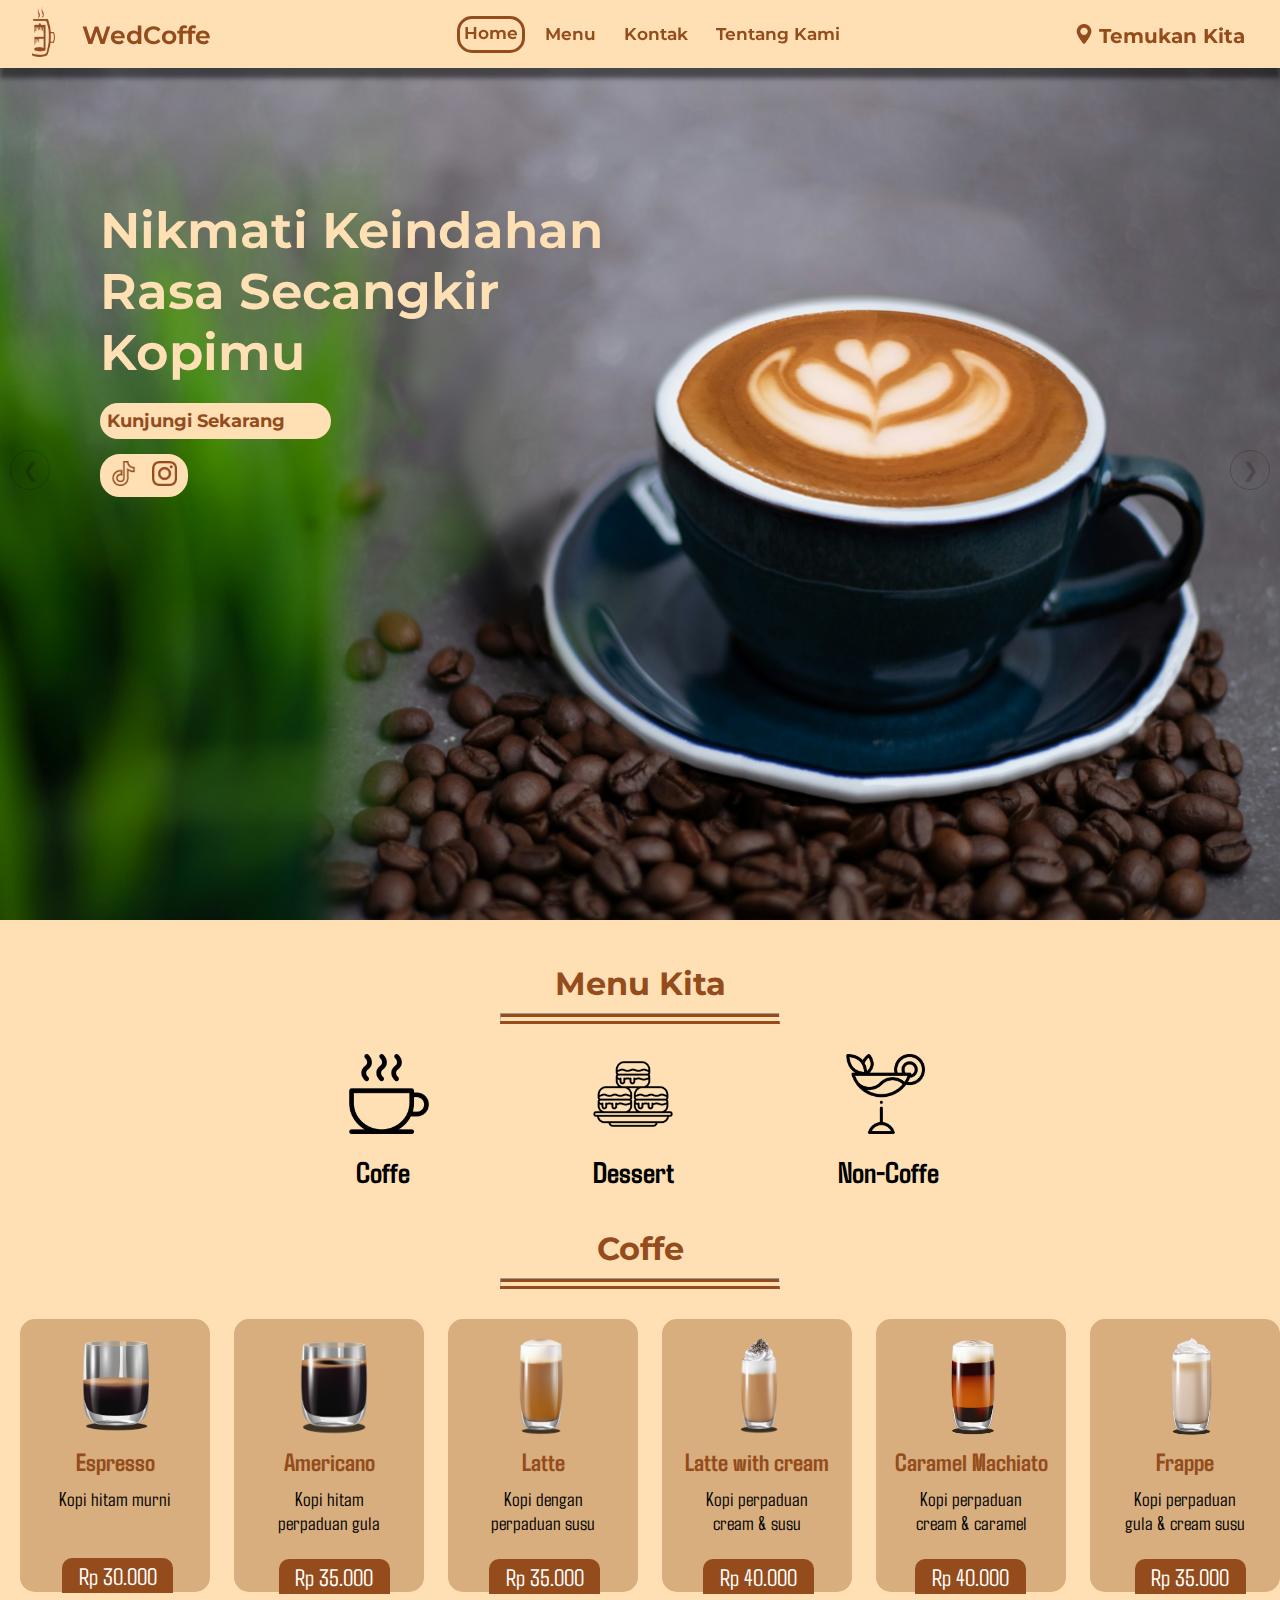
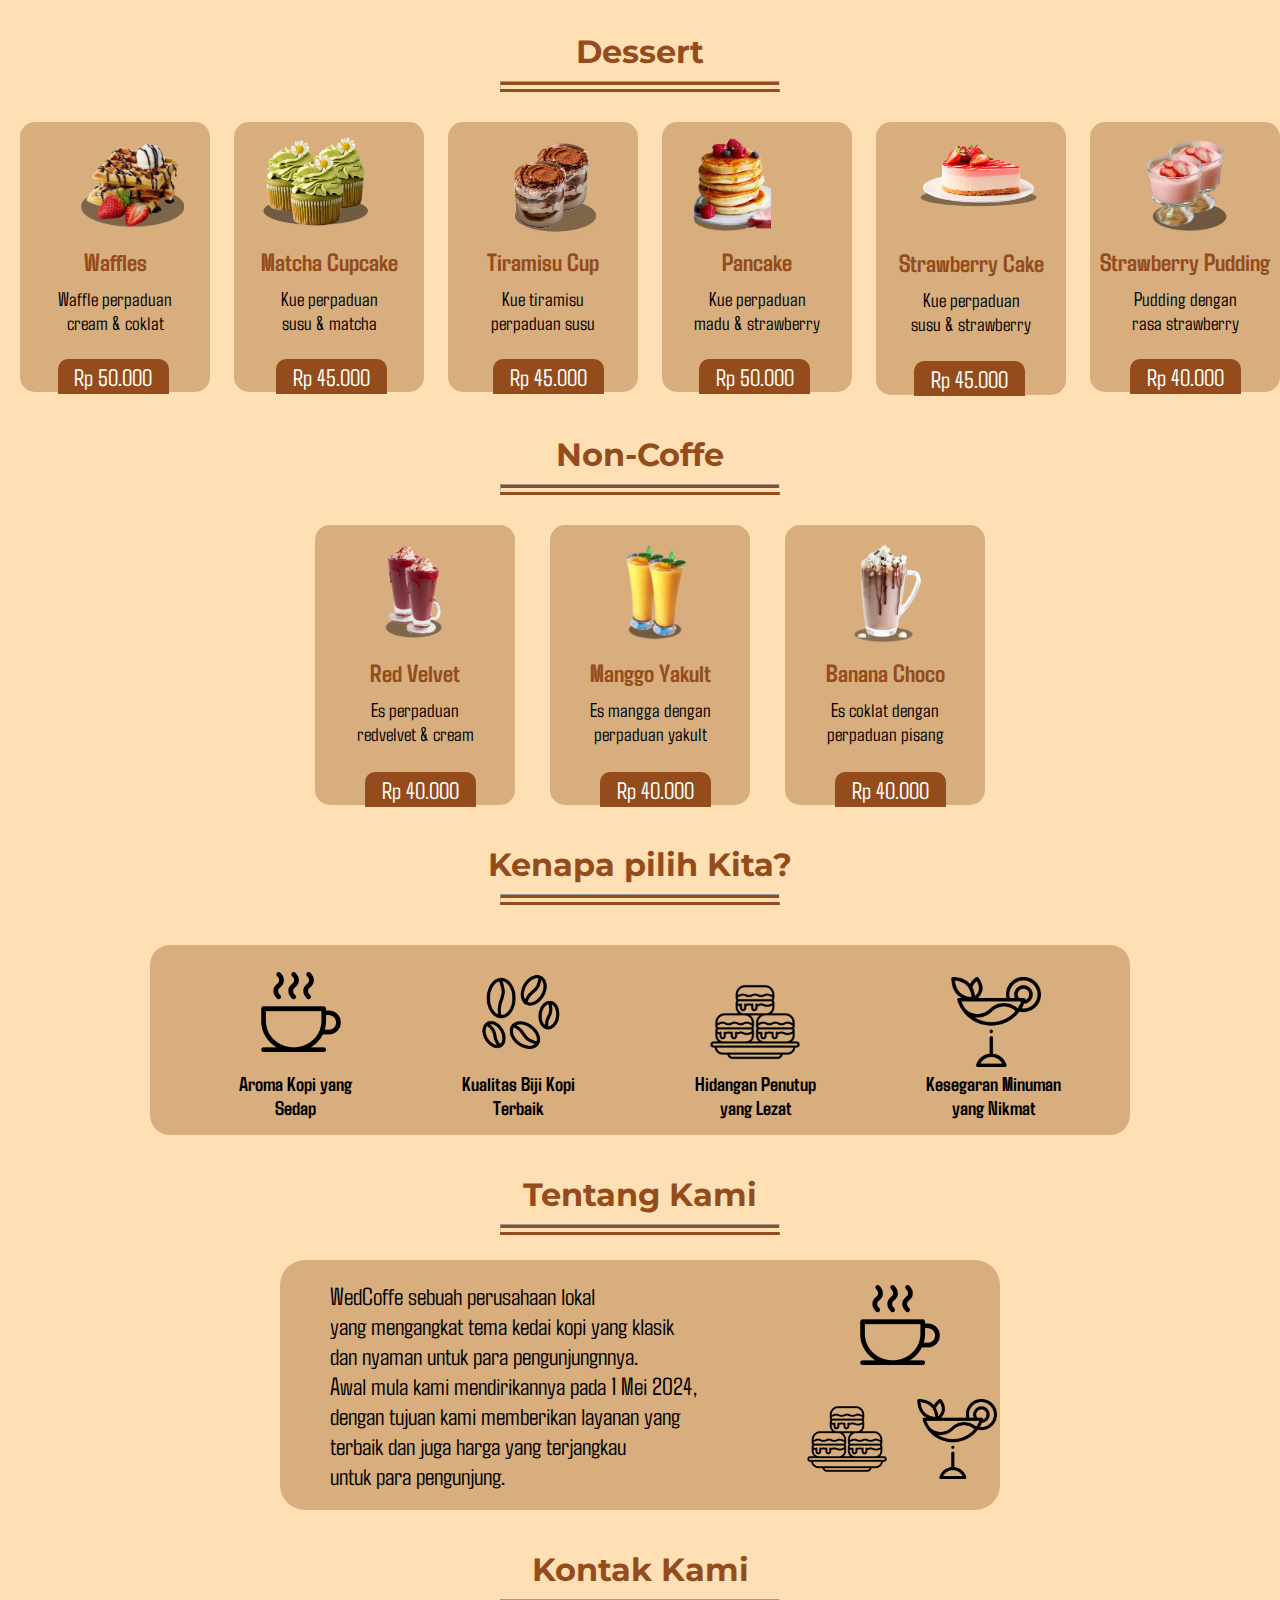
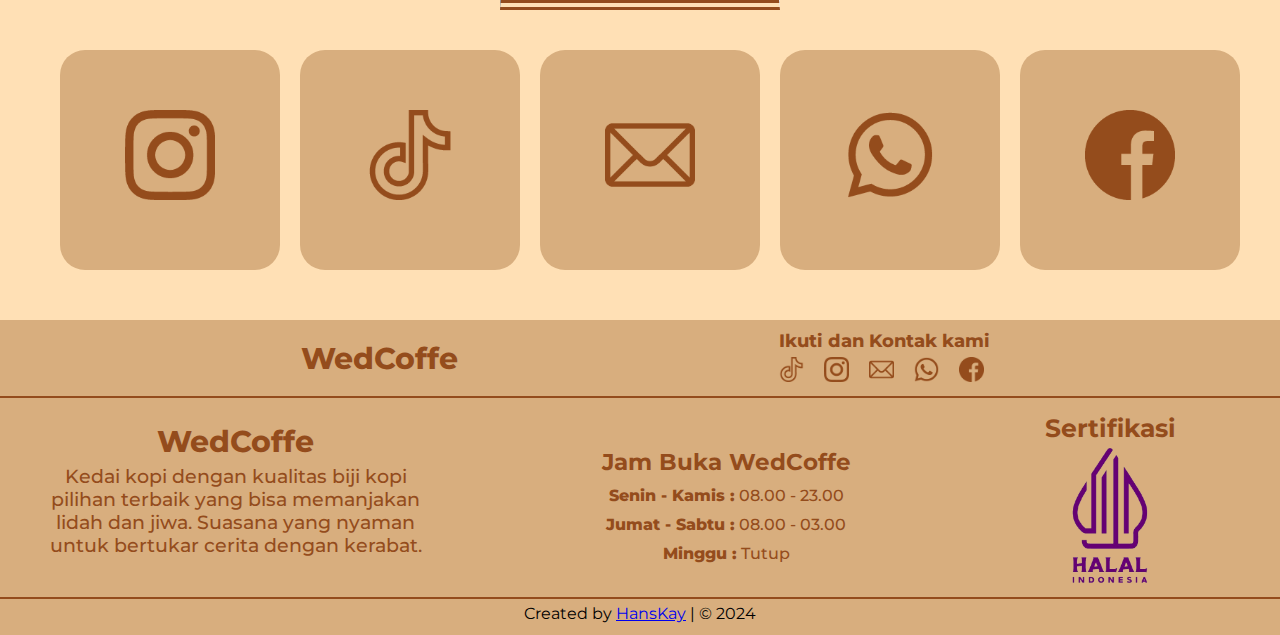
==== index.html @ edd22b7f "update" ====
<!DOCTYPE html>
<html lang="en">
  <head>
    <meta charset="UTF-8" />
    <meta name="viewport" content="width=device-width, initial-scale=1.0" />
    <title>Wed Coffe</title>

    <!--Fonts -->
    <link rel="preconnect" href="https://fonts.googleapis.com" />
    <link rel="preconnect" href="https://fonts.gstatic.com" crossorigin />
    <link
      href="https://fonts.googleapis.com/css2?family=Montserrat:wght@100..900&display=swap"
      rel="stylesheet"
    />
    <link rel="preconnect" href="https://fonts.googleapis.com" />
    <link rel="preconnect" href="https://fonts.gstatic.com" crossorigin />
    <link
      href="https://fonts.googleapis.com/css2?family=Agdasima:wght@400;700&display=swap"
      rel="stylesheet"
    />
    <!-- Css -->
    <link rel="stylesheet" href="style.css" />
  </head>
  <body>
    <!-- <div class="back">
      <img src="asset/Biji.png" />
      <img src="asset/Biji.png" class="back2" />
      <img src="asset/Biji.png" class="back3" />
      <img src="asset/Biji.png" class="back4" />
      <img src="asset/Biji.png" class="back5" />
      <img src="asset/Biji.png" class="back6" />
      <img src="asset/Biji.png" class="back7" />
    </div> -->
    <!-- NavbarStart -->
    <div class="navbar">
      <div class="logo">
        <img src="asset/wc.png" class="wed">
        <a href="#" class="logo2"> WedCoffe </a>
      </div>
      <div class="menu">
        <ul class="list">
          <li class="home">
            <a href="index.html">Home</a>
          </li>
          <li class="dropdown">
            <a href="menu.html">Menu</a>
            <div class="dropdown-content">
              <a href="#coffe">Coffe</a>
              <a href="#dessert">Dessert</a>
              <a href="#non">Non-Coffe</a>
            </div>
          </li>
          <li class="dropdown">
            <a href="#contact">Kontak</a>
          </li>
          <li class="dropdown">
            <a href="#about">Tentang Kami</a>
          </li>
        </ul>
      </div>
      <div class="ekstra">
        <div class="navigasi">
          <a href="peta.html">
            <img src="asset/navigasi.png" />
            <h1>Temukan Kita</h1>
          </a>
        </div>
        <div class="ham-men" id="hamburger-menu">
          <a href="#">
          <img src="asset/menu.png">
          </a>
        </div>
      </div>
    </div>
    <!-- NavEnd -->

    <!-- HeroS Start -->
    <div id="home" class="hero-sec">
      <div class="slide-show">
        <div class="slide fade">
          <div class="content">
            <h1>Nikmati Keindahan <br />Rasa Secangkir <br />Kopimu</h1>
            <div class="cta">
              <a href="peta.html">Kunjungi Sekarang</a>
              <img src="asset/Kanan.png" />
            </div>
            <div class="soscial">
              <a href="">
                <img src="sosial/tik-tok.png" class="tt" />
              </a>
              <a href="">
                <img src="sosial/instagram2.png" class="ig" />
              </a>
            </div>
          </div>
          <div class="image">
            <img src="asset/Heros2.jpg" />
          </div>
        </div>
        <div class="slide fade">
          <div class="content">
            <h1>Nikmati Kelezatan <br />Manis dalam <br />Hidanganmu</h1>
            <div class="cta">
              <a href="peta.html">Kunjungi Sekarang</a>
              <img src="asset/Kanan.png" />
            </div>
            <div class="soscial">
              <a href="">
                <img src="sosial/tik-tok.png" class="tt" />
              </a>
              <a href="">
                <img src="sosial/instagram2.png" class="ig" />
              </a>
            </div>
          </div>
          <div class="image">
            <img src="asset/Heros1.jpg" />
          </div>
        </div>
        <div class="slide fade">
          <div class="content">
            <h1>
              Nikmati Kesegaran<br />Minuman yang Mengalir<br />dalam Gelasmu
            </h1>
            <div class="cta">
              <a href="peta.html">Kunjungi Sekarang</a>
              <img src="asset/Kanan.png" />
            </div>
            <div class="soscial">
              <a href="">
                <img src="sosial/tik-tok.png" class="tt" />
              </a>
              <a href="">
                <img src="sosial/instagram2.png" class="ig" />
              </a>
            </div>
          </div>
          <div class="image">
            <img src="asset/drinks.jpg" />
          </div>
        </div>
      </div>

      <!-- buttonNextPrev -->
      <button class="prev" onclick="plusSlide(-1)">&#10094;</button>
      <button class="next" onclick="plusSlide(1)">&#10095;</button>
    </div>
    <!-- HeroS End -->

    <!-- SubHer Start -->
    <div class="kategori">
      <div class="subkat">
        <h1>Menu Kita</h1>
        <hr />
        <div class="menu2">
          <div class="menu-list">
            <img src="asset/Coffe.png" />
            <h3>Coffe</h3>
          </div>
          <div class="menu-list">
            <img src="asset/desert.png" class="des" />
            <h3>Dessert</h3>
          </div>
          <div class="menu-list">
            <img src="asset/NonC.png" class="nonC" />
            <h3>Non-Coffe</h3>
          </div>
        </div>
        <h1 id="coffe">Coffe</h1>
        <hr />
        <div class="menu-con">
          <div class="menu-cof">
            <a href="#">
              <img src="asset/Espresso.png" class="cf" />
              <h3>Espresso</h3>
              <div class="deskrif">
                <h2 class="destip">Kopi hitam murni</h2>
                <h2 class="harga">Rp 30.000</h2>
              </div>
              <div class="overlay-men">
                <a href="#" class="more-men">Selengkapnya</a>
              </div>
            </a>
          </div>
          <div class="menu-cof">
            <a href="#">
              <img src="asset/americano.png" class="ca" />
              <h3>Americano</h3>
              <div class="deskrif">
                <h2 class="destip">Kopi hitam<br />perpaduan gula</h2>
                <h2 class="harga2">Rp 35.000</h2>
              </div>
              <div class="overlay-men">
                <a href="#" class="more-men">Selengkapnya</a>
              </div>
            </a>
          </div>
          <div class="menu-cof">
            <a href="#">
              <img src="asset//Latte.png" class="cl" />
              <h3>Latte</h3>
              <div class="deskrif">
                <h2 class="destip">
                  Kopi dengan<br />
                  perpaduan susu
                </h2>
                <h2 class="harga3">Rp 35.000</h2>
              </div>
              <div class="overlay-men">
                <a href="#" class="more-men">Selengkapnya</a>
              </div>
            </a>
          </div>
          <div class="menu-cof">
            <a href="#">
              <img src="asset/LatteCr.png" class="cw" />
              <h3>Latte with cream</h3>
              <div class="deskrif">
                <h2 class="destip">Kopi perpaduan <br />cream & susu</h2>
                <h2 class="harga4">Rp 40.000</h2>
              </div>
              <div class="overlay-men">
                <a href="#" class="more-men">Selengkapnya</a>
              </div>
            </a>
          </div>
          <div class="menu-cof">
            <a href="#">
              <img src="asset/Machiato.png" class="cm" />
              <h3>Caramel Machiato</h3>
              <div class="deskrif">
                <h2 class="destip">
                  Kopi perpaduan<br />
                  cream & caramel
                </h2>
                <h2 class="harga5">Rp 40.000</h2>
              </div>
              <div class="overlay-men">
                <a href="#" class="more-men">Selengkapnya</a>
              </div>
            </a>
          </div>
          <div class="menu-cof">
            <a href="#">
              <img src="asset/Frappe.png" class="cp" />
              <h3>Frappe</h3>
              <div class="deskrif">
                <h2 class="destip">
                  Kopi perpaduan<br />
                  gula & cream susu
                </h2>
                <h2 class="harga6">Rp 35.000</h2>
              </div>
              <div class="overlay-men">
                <a href="#" class="more-men">Selengkapnya</a>
              </div>
            </a>
          </div>
        </div>
        <h1 id="dessert">Dessert</h1>
        <hr />
        <div class="menu-con">
          <div class="menu-des">
            <a href="#">
              <img src="asset/wafles.png" class="dw" />
              <h3>Waffles</h3>
              <div class="deskrif">
                <h2 class="destip">
                  Waffle perpaduan<br />
                  cream & coklat
                </h2>
                <h2 class="harga7">Rp 50.000</h2>
              </div>
              <div class="overlay-men">
                <a href="#" class="more-men">Selengkapnya</a>
              </div>
            </a>
          </div>
          <div class="menu-des">
            <a href="#">
              <img src="asset/CakeMat.png" class="dm" />
              <h3>Matcha Cupcake</h3>
              <div class="deskrif">
                <h2 class="destip">Kue perpaduan<br />susu & matcha</h2>
                <h2 class="harga8">Rp 45.000</h2>
              </div>
              <div class="overlay-men">
                <a href="#" class="more-men">Selengkapnya</a>
              </div>
            </a>
          </div>
          <div class="menu-des">
            <a href="#">
              <img src="asset/Tiramisu.png" class="dt" />
              <h3>Tiramisu Cup</h3>
              <div class="deskrif">
                <h2 class="destip">
                  Kue tiramisu<br />
                  perpaduan susu
                </h2>
                <h2 class="harga9">Rp 45.000</h2>
              </div>
              <div class="overlay-men">
                <a href="#" class="more-men">Selengkapnya</a>
              </div>
            </a>
          </div>
          <div class="menu-des">
            <a href="#">
              <img src="asset/Pancake.png" class="dc" />
              <h3>Pancake</h3>
              <div class="deskrif">
                <h2 class="destip">
                  Kue perpaduan<br />
                  madu & strawberry
                </h2>
                <h2 class="harga10">Rp 50.000</h2>
              </div>
              <div class="overlay-men">
                <a href="#" class="more-men">Selengkapnya</a>
              </div>
            </a>
          </div>
          <div class="menu-des-cake">
            <a href="#">
              <img src="asset/CakeStrawberry.png" class="dt" />
              <h3>Strawberry Cake</h3>
              <div class="deskrif">
                <h2 class="destip">Kue perpaduan<br />susu & strawberry</h2>
                <h2 class="harga12">Rp 45.000</h2>
              </div>
              <div class="overlay-men">
                <a href="#" class="more-men">Selengkapnya</a>
              </div>
            </a>
          </div>
          <div class="menu-des">
            <a href="#">
              <img src="asset/Pudbraw.png" class="dp" />
              <h3>Strawberry Pudding</h3>
              <div class="deskrif">
                <h2 class="destip">Pudding dengan<br />rasa strawberry</h2>
                <h2 class="harga11">Rp 40.000</h2>
              </div>
              <div class="overlay-men">
                <a href="#" class="more-men">Selengkapnya</a>
              </div>
            </a>
          </div>
        </div>
        <h1 id="non">Non-Coffe</h1>
        <hr />
        <div class="menu-con2">
          <div class="menu-non">
            <a href="#">
              <img src="asset/Redval.png" class="nr" />
              <h3>Red Velvet</h3>
              <div class="deskrif">
                <h2 class="destip">
                  Es perpaduan<br />
                  redvelvet & cream
                </h2>
                <h2 class="harga13">Rp 40.000</h2>
              </div>
              <div class="overlay-men">
                <a href="#" class="more-men">Selengkapnya</a>
              </div>
            </a>
          </div>
          <div class="menu-non">
            <a href="#">
              <img src="asset/Yamang.png" class="ny" />
              <h3>Manggo Yakult</h3>
              <div class="deskrif">
                <h2 class="destip">Es mangga dengan<br />perpaduan yakult</h2>
                <h2 class="harga14">Rp 40.000</h2>
              </div>
              <div class="overlay-men">
                <a href="#" class="more-men">Selengkapnya</a>
              </div>
            </a>
          </div>
          <div class="menu-non">
            <a href="#">
              <img src="asset/banCo.png" class="nb" />
              <h3>Banana Choco</h3>
              <div class="deskrif">
                <h2 class="destip">Es coklat dengan<br />perpaduan pisang</h2>
                <h2 class="harga15">Rp 40.000</h2>
              </div>
              <div class="overlay-men">
                <a href="#" class="more-men">Selengkapnya</a>
              </div>
            </a>
          </div>
        </div>
        <h1>Kenapa pilih Kita?</h1>
        <hr />
        <div class="unggulan">
          <div class="unggul">
            <img src="asset/Coffe.png" />
            <h5>Aroma Kopi yang <br />Sedap</h5>
          </div>
          <div class="unggul-kop">
            <img src="asset/Biji.png" />
            <h5>Kualitas Biji Kopi <br />Terbaik</h5>
          </div>
          <div class="unggul-des">
            <img src="asset/desert.png" class="des" />
            <h5>Hidangan Penutup <br />yang Lezat</h5>
          </div>
          <div class="unggul-nonc">
            <img src="asset/NonC.png" />
            <h5>Kesegaran Minuman <br />yang Nikmat</h5>
          </div>
        </div>
        <h1 id="about">Tentang Kami</h1>
        <hr />
        <div class="swap-ten">
          <div class="con-ten">
            <p>
              WedCoffe sebuah perusahaan lokal <br />yang mengangkat tema kedai
              kopi yang klasik <br />dan nyaman untuk para pengunjungnnya.<br />
              Awal mula kami mendirikannya pada 1 Mei 2024,<br />
              dengan tujuan kami memberikan layanan yang <br />terbaik dan juga
              harga yang terjangkau<br />
              untuk para pengunjung.
            </p>
          </div>
          <div class="swap-con">
            <div class="cof">
              <img src="asset/Coffe.png" />
            </div>
            <div class="log-ten">
              <img src="asset/desert.png" class="des" />
              <img src="asset/NonC.png" class="non" />
            </div>
          </div>
        </div>
        <h1 id="contact">Kontak Kami</h1>
        <hr />
        <div class="swap-sos">
          <div class="con-sos">
            <img src="sosial/instagram2.png" />
            <div class="overlay">
              <a href="" class="more">Instagram.com</a>
            </div>
          </div>
          <div class="con-sos">
            <img src="sosial/tik-tok.png" />
            <div class="overlay">
              <a href="" class="more">Instagram.com</a>
            </div>
          </div>
          <div class="con-sos">
            <img src="sosial/mail.png" />
            <div class="overlay">
              <a href="" class="more">Instagram.com</a>
            </div>
          </div>
          <div class="con-sos">
            <img src="sosial/whatsapp2.png" />
            <div class="overlay">
              <a href="" class="more">Instagram.com</a>
            </div>
          </div>
          <div class="con-sos">
            <img src="sosial/facebook.png" />
            <div class="overlay">
              <a href="" class="more">Instagram.com</a>
            </div>
          </div>
        </div>
      </div>
    </div>
    <!-- SubHer end -->
    <!--FootStart -->
    <footer>
      <div class="foot-wrap">
        <div class="foot-logo">
          <h3>WedCoffe</h3>
        </div>
        <div class="foot-sos">
          <h3>Ikuti dan Kontak kami</h3>
          <div class="sos-wrap">
            <a href>
              <img src="sosial/tik-tok.png" />
            </a>
            <a href="">
              <img src="sosial/instagram2.png" />
            </a>
            <a href="">
              <img src="sosial/mail.png" />
            </a>
            <a href="">
              <img src="sosial/whatsapp2.png" />
            </a>
            <a href="">
              <img src="sosial/facebook.png" />
            </a>
          </div>
        </div>
      </div>
      <div class="foot-con">
        <div class="wed-des">
          <h3>WedCoffe</h3>
          <p>
            Kedai kopi dengan kualitas biji kopi <br />pilihan terbaik yang bisa
            memanjakan <br />lidah dan jiwa. Suasana yang nyaman <br />untuk
            bertukar cerita dengan kerabat.
          </p>
        </div>
        <div class="con-jad">
          <h3>Jam Buka WedCoffe</h3>
          <p>Senin - Kamis :<span> 08.00 - 23.00</span></p>
          <p>Jumat - Sabtu :<span> 08.00 - 03.00</span></p>
          <p>Minggu :<span> Tutup</span></p>
        </div>
        <div class="foot-ser">
          <h3>Sertifikasi</h3>
          <img src="asset/Halal.png" />
        </div>
      </div>
      <div class="kredit">
        <p>
          Created by <a href="https://www.instagram.com/mfrhan_a/">HansKay</a> |
          &copy; 2024
        </p>
      </div>
    </footer>
    <!-- FootEnd -->
    <script src="script.js"></script>
  </body>
</html>
---- style.css ----
:root{
    --primary:#FFE0B5;
    --second: rgb(216, 174, 126);
    --tree: #944C1C;
}

*,
html{
    margin: 0;
    scroll-behavior: smooth;
    padding: 0;
}

body{
    background-color: var(--primary);
    min-height: 3200px;
    font-family: sans-serif;

}

.back img{
    height: 260px;
    position: absolute;
    margin-top: 700px;
    margin-left: -10px;
    opacity: 15%;
}

.back .back2{
    height: 200px;
    position: absolute;
    margin-top: 850px;
    margin-left: 1130px;
    opacity: 15%; 
}

.back .back3{
    height: 260px;
    position: absolute;
    margin-top: 1630px;
    margin-left: -10px;
    opacity: 20%; 
}

.back .back4{
    height: 190px;
    position: absolute;
    margin-top: 1930px;
    margin-left: 1150px;
    opacity: 20%; 
}

.back .back5{
    height: 190px;
    position: absolute;
    margin-top: 2290px;
    margin-left: 20px;
    opacity: 20%; 
}
.back .back6{
    height: 260px;
    position: absolute;
    margin-top: 2500px;
    margin-left: 1080px;
    opacity: 20%; 
}
.back .back7{
    height: 230px;
    position: absolute;
    margin-top: 2890px;
    margin-left: 40px;
    opacity: 20%; 
}
/* Mobile */
@media (max-width:500px){
    #hamburger-menu{
        display: inline-block;
    }
    .ham-men img{
        height: 20px;
    }
    /* Navbar */
    .navbar .logo .wed{
        height: 40px;
        margin-left: 5px;
    }
    .navbar .logo .logo2{
        font-size: 20px;
        margin-left: 25px;
        margin-top: 1px;
    }
    .navbar .menu .home{
        display: none;
    }
    .navbar .dropdown-content{
        left: -100;
    }
    .navbar .menu .dropdown-content a{
        display: block;
        width: 100px;
    }
    .navbar .menu .list {
        flex-direction: column;
        margin-left: 10px;
        align-items: center;
    }
    .navbar .menu {
        flex-direction: column;
        position: absolute;
        display: block;
        margin-right: 2px;
        top: 100%;
        right: 0;
        background-color: var(--primary);
        width: 200px;
        height: 200px;
    }
    .navbar .ekstra .navigasi h1{
        font-size: 15px;
    }
    .navbar .ekstra{
        display: flex;
        align-items: center;
        height: 50px;
        margin-right: 20px;
        
    }
    .navbar .navigasi{
        margin-top: -5px;
    }
    .navbar .ham-men{
        margin-left: -15px;
    }
    /* HeroS */
    .hero-sec .content h1{
    font-size: 15px;
    }
    .hero-sec{
        margin-bottom: -23px;
    }
    .hero-sec .content{
        margin-left: 30px;
        top: 80px;
    }
    .hero-sec .image img{
        height: 70vw;
        /* width: 100vw; */
        /* margin-bottom: 0px; */
    }
    .hero-sec .cta{
        margin-top: -5px;
        height: 10px;
        width: 100px;
    }
    .hero-sec .cta img{
        height: 8px;
        margin-left: 8px;
    }
    .hero-sec .cta a{
        font-size: 6px;
    }
    .hero-sec .soscial{
        height: 13px;
        width: 50px;
        margin-top: 3px;
    }
    .hero-sec .soscial img{
        height: 13px;
        align-items: center;
        margin-left: 0;
        margin-top: 5px;
    }
    .hero-sec button{
        height: 20px;
        width: 20px;
        font-size: 10px;
        top: 120px;
    }
    .hero-sec .prev .next{
        left: 0px;
    }
    /* Content */
    .subkat h1{
        font-size: 20px;
       
    
    }
    .kategori .subkat hr{
    border-bottom: 10px double var(--tree);
    margin-left: 100px;
    margin-right: 100px;
    margin-top: 5px;
}
    .kategori .menu2{
        gap: 20px;
        /* align-items: center; */
        margin-left: 10px;
    }
    .kategori .menu2 img {
        height: 40px;
        margin-right: 5px;
    }
    .kategori .menu-list h3{
        margin-left: 0px;
    }
    .kategori .menu2 h3{
        font-size: 20px;
    }
    .menu-con{
        overflow-y: scroll;
        scrollbar-color: transparent transparent;
        width: 100%;
        /* background-color: var(--tree); */
    }

    .menu-con .menu-cof{
        width: 580px;
        margin-top: 20px;
        margin-left: 10px;
        margin-right: 10px;
        padding: 15px;
        height: 120px;
    }
    .menu-con .menu-cof h3{
        font-size: 14px;
        margin-bottom: -5px;
        /* border-bottom: 1px solid var(--tree); */
    }
    .menu-con .menu-cof h2{
        font-size: 13px;
        /* border-bottom: 1px solid var(--tree); */
    }
    .menu-con .destip{
        font-size: 10px;
    }
    .deskrif .destip{
        font-size: 10px;
        margin-top: 6px;
    }
    .deskrif .harga{
        font-size: 10px;
        width: 80px;
        height: 15px;
        margin-left: 3px;
        margin-top: 24px;
    }
    .deskrif .harga2{
        width: 80px;
        height: 15px;
        margin-top: 8px;
        margin-left: 0px;
        font-size: 10px;
    }
    .deskrif .harga3{
        width: 80px;
        height: 15px;
        margin-top: 8px;
        font-size: 10px;
        margin-left: 6px;
    }
    .deskrif .harga4{
        width: 80px;
        height: 15px;
        margin-top: 10px;
        font-size: 10px;
        margin-left: 5px;
    }
    .deskrif .harga5{
        width: 80px;
        height: 15px;
        margin-top: 10px;
        font-size: 10px;
        margin-left: 6px;
    }
    .deskrif .harga6{
        width: 80px;
        height: 15px;
        margin-top: 11px;
        font-size: 10px;
        margin-left: 6px;
    }
    .deskrif .harga7{
        width: 80px;
        height: 15px;
        margin-top: 7px;
        font-size: 10px;
        margin-left: 6px;
    }
    .deskrif .harga8{
        width: 80px;
        height: 15px;
        margin-top: 17px;
        font-size: 10px;
        margin-left: 6px;
    }
    .deskrif .harga9{
        width: 80px;
        height: 15px;
        margin-top: 13px;
        font-size: 10px;
        margin-left: 6px;
    }
    .deskrif .harga10{
        width: 80px;
        height: 15px;
        margin-top: 15px;
        font-size: 10px;
        margin-left: 6px;
    }
    .deskrif .harga11{
        width: 95px;
        height: 15px;
        margin-top: 15px;
        font-size: 10px;
        margin-left: 6px;
    }
    .deskrif .harga12{
        width: 80px;
        height: 15px;
        margin-top: -10px;
        font-size: 10px;
        margin-left: 3px;
    }
    .deskrif .harga13{
        width: 80px;
        height: 15px;
        margin-top: 10px;
        font-size: 10px;
        margin-left: 3px;
    }
    .deskrif .harga14{
        width: 80px;
        height: 15px;
        margin-top: 10px;
        font-size: 10px;
        margin-left: 5px;
    }
    .deskrif .harga15{
        width: 80px;
        height: 15px;
        margin-top: 10px;
        font-size: 10px;
        margin-left: 3px;
    }
    /* OverlayHarga */
    
    .overlay-men .more-men {
        font-size: 10px;
        margin-top: 20px;
    }
    .menu-con::-webkit-scrollbar{
        /* display: none; */
    }
    /* Gambar */
    .menu-con .menu-cof .cf{
        height: 45px;
        margin-left: 28px;
        margin-top: -3px;
    }
    .menu-con .menu-cof .ca{
        height: 45px;
        margin-left: 28px;
        margin-top: -3px;
    }
    .menu-con .menu-cof .cl{
        height: 45px;
        margin-left: 35px;
        margin-top: -3px;
    }
    .menu-con .menu-cof .cw{
        height: 45px;
        margin-left: 38px;
        margin-top: -5px;
    }
    .menu-con .menu-cof .cm{
        height: 45px;
        margin-left: 35px;
        margin-top: -5px;
    }
    .menu-con .menu-cof .cp{
        height: 45px;
        margin-left: 35px;
        margin-top: -5px;
    }
/* MenDes */
.menu-con .menu-des{
        margin-top: 20px;
        margin-left: 10px;
        margin-right: 10px;
        padding: 20px;
        height: 120px;
}
.menu-con .menu-des-cake{
    margin-top: 20px;
    margin-left: 10px;
    padding: 20px;
    height: 120px;
}
.menu-con .menu-des h2{
    font-size: 14px;
}
.menu-con .menu-des h3{
    font-size: 15px;
    margin-top: 4px;
    margin-bottom: -5px;
}
.menu-con .menu-des-cake h3{
    font-size: 15px;
    margin-top: 10px;
}

.menu-con .menu-des-cake h2{
    font-size: 15px;
    margin-top: 10px;
}
.menu-con .menu-des .dw{
    height: 50px;
    margin-left: 22px;
    margin-top: -3px;
}
.menu-con .menu-des .dt{
    height: 45px;
    margin-left: 29px;
    margin-top: -3px;
}
.menu-con .menu-des .dm{
    height: 45px;
    margin-left: 21px;
    margin-top: -6px;
}
.menu-con .menu-des .dc{
    height: 45px;
    margin-left: 30px;
    margin-top: -6px;
}
.menu-con .menu-des .dp{
    height: 45px;
    margin-left: 35px;
    margin-top: -6px;
}
.menu-con .menu-des-cake .dt{
    height: 40px;
    margin-left: 16px;
    margin-top: -9px;
}
/* MenuNon */
.menu-con2{
    margin-left: 10px;
    margin-right: 10px;
}
.menu-con2 .menu-non{
    margin-top: 20px;
    margin-left: 1px;
    padding: 10px;
    height: 120px;
}
.menu-con2 .menu-non h3{
    font-size: 15px;
    margin-top: 2px;
    margin-bottom: -8px;
}
.menu-con2 .menu-non h2{
    font-size: 15px;
    margin-top: 5px;
}
/* imgNon */
.menu-con2 .menu-non .nr{
    height: 45px;
    margin-left: 31px;
    margin-top: -3px;
}
.menu-con2 .menu-non .ny{
    height: 45px;
    margin-left: 28px;
    margin-top: -3px;
}
.menu-con2 .menu-non .nb{
    height: 45px;
    margin-left: 25px;
    margin-top: -3px;
}
/* Unggulan */
.subkat .unggulan{
    height: 130px;
    width: 90%;
    gap: 3px;
    margin-left: 20px;
    margin-top: 10px;
}
.subkat .unggulan h5{
    font-size: 13px;
}
.unggulan .unggul{
    margin-left: -10px;
    margin-right: 10px;
    margin-top: -20px;
}
.unggulan .unggul img{
    height: 40px;
    margin-bottom: -12px;
}
.unggulan .unggul-kop img{
    height: 40px;
    margin-bottom: -12px;
    margin-left: 18px;
}
.unggulan .unggul-kop{
    margin-top: -18px;
}
.unggulan .unggul-des img{
    height: 40px;
}
.unggulan .unggul-des{
    margin-top: -20px;
}
.unggulan .unggul-nonc{
    margin-right: -12px;
    margin-left: 5px;
    margin-top: -18px;
}
.unggulan .unggul-nonc img{
    height: 40px;
    
}
/* Deskkami */
.subkat .swap-ten{
    background-color: var(--second);
    height: 160px;
    margin-top: 10px;
    margin-left: 10px;
    width: 95%;
    justify-content: center;
}
.swap-ten .con-ten p{
    font-size: 15px;
    margin-top: 5px;
}
.swap-ten .con-ten{
    margin-top: 10px;
    margin-left: 290px;
}
.swap-ten .swap-con{
    margin-right: 280px;
}
.swap-ten .swap-con img{
    height: 43px;
    margin-top: 100px;
}
/* Kontak */
.subkat .con-sos {
    height: 100px;
    width: 80px;
    margin-left: 3px;
    margin-right: 0px;
    border-radius: 10%;
}
.swap-sos .con-sos{
    gap: 3px;
    margin-right: 3px;
}
.swap-sos .con-sos img{
    height: 40px;
    margin-bottom: 1px;
}
.swap-con .cof img{
    margin-left: 125px;
    margin-bottom: -110px;
}
}

/*Start Navbar*/

.navbar {
    top: 0;
    display: flex;
    width: 100%;
    background-color: var(--primary);
    justify-content: space-between;
    align-items: center;
    position:fixed ;
    z-index: 999;
    box-shadow: 0 10px 5px rgba(0, 0, 0, 0.5); /* Ubah nilai sesuai preferensi Anda */
}

.navbar .wed{
    height: 50px;
    padding: 7px;
    margin-right: -20px;
    margin-left: 25px;
}
.navbar .logo2{     
    text-decoration: none;
    color: var(--tree);
    font-size: 25px;
    align-items:center;
    font-family: montserrat;
    font-weight: 650;
    margin-left: 40px;
    position: absolute;
    top: 20px;
}
/* NavMenu */

.menu, .list{
    margin-left: 95px;
}

.menu .list a{
    display:inline-block ;
    text-decoration: none;
    margin: 10px;
    padding: 4px;
    margin-bottom: 5px;
    color: var(--tree);
}

.home{
    margin: -4px;
}

.home a{
    border: 3px solid var(--tree);
    border-radius: 15px;
    transition: all 0.5s;
}

.menu .home a:hover{
    background-color:var(--second);
}

.menu .home a:not(hover)::after{
    border-bottom: none;
}

.list {
    display: flex;
    list-style-type: none;
    padding: 5px;
    font-size: 17px;
    font-family: montserrat;
    font-weight: 650;
}


.menu .list a::after{
    content: "";
    display: block;
    border-bottom: 2px solid ;
    transition: 0.5s linear ;
    transform: scaleX(0);
    transform-origin: left;
    padding-bottom: 3px;
}

.menu .list a:hover::after{
    transform: scaleX(1);
    
}

/* NavEkstra */
.navigasi a{
    display: flex;
    gap:5px;
    margin-right: 30px;
    text-decoration: none;
    color:var(--tree);
    font-size: 10px;
    align-items: center;
    font-family: montserrat;
}

.navigasi h1{
    margin-top: 8px;
}

.navigasi img{
    height : 20px;
}

.ekstra .navigasi ::after{
    content: "";
    display: block;
    border-bottom: 2px solid ;
    transition: 0.5s linear ;
    transform: scaleX(0);
    transform-origin: left;
    padding-bottom: 3px;
}

.ekstra .navigasi :hover::after{
    transform: scaleX(1);

}
/* menu */
.ham-men{
    display: none;
}
/* DropSect */
.dropdown{
    display: flex;
    position: relative;
}

.dropdown-content {
    display: block;
    text-align: center;
    position: absolute;
    background-color: var(--primary); 
    min-width: 50vh;
    padding: 5px;
    z-index: 1000;
    left : 0;
    top:100%;
    right : 0;
    border-top: 100px;
    border-bottom-left-radius: 20px;
    border-bottom-right-radius: 20px;
    opacity: 100%;
    margin-left: 0;
}
.dropdown-content{
    display: none;
}

.dropdown:hover .dropdown-content {
    transition:0.5s ease;
    display: block;
    padding: 10px;
    width: 10px;
    position: absolute;
}
/* Navbar End */


/* HeroS Start */
.hero-sec{
    /* min-height: 550px;  */
    display: flex;
    align-items: center;
    overflow: hidden;
    position: relative;
    
    
}

.slide{
    position: relative;
}

.fade{
    animation-name: fade;
    animation-duration: 1.5s;
}

.image img{
    height: 100vh;
    width: 100vw;
}


@keyframes fade {
    from {
        transform: translateY(-50px);
        opacity: 0;
    }
    to {
        transform: translateY(0);
        opacity: 1;
    }
}


/* TextSect */
.content{
    position: absolute;
    margin-left: 100px;
    top: 180px;
}

.content h1{
    font-size: 50px;
    font-family: montserrat;
    font-weight: 650;
    color: var(--primary);
    margin-bottom: 20px;
    
}

.cta{
    background-color: var(--primary);
    width: 225px;
    padding: 3px;
    border-radius: 25px;
    display: flex;
    align-items: center;
}

.cta a{
    text-decoration: none;
    align-items: center;
    transition: all 0.5s;
    color: var(--tree);
    padding: 4px;
    font-weight: 700;
    font-family: montserrat;
    font-size: 18px;
}

.cta img{
    height:20px;
    border: 2px solid var(--primary);
    border-radius: 50px;
    padding: 2px;
    cursor: pointer;  
}

.cta:hover{
    transition: all 0.5s ease;
    background-color: var(--tree);
    color: var(--primary);
}
.cta a:hover{
    color: var(--primary);
}

/* SosSect */
.slide, .soscial {
    display: flex;
    align-items: center;
    margin-top: 20px;
    margin-right: 15px;
}

.soscial {
    padding: 2px;
    border: 2px solid var(--primary);
    border-radius: 20px;
    width: 80px;
    margin-right: 5px;
    margin-top: 15px;
    background-color: var(--primary);
}

.soscial a{
    transition: transform 0.5s;
}

.soscial a:hover{
    transform: scale(1.3);
}

.tt, .ig {
    margin-left: 4px;
    margin-right: 6px;
    height: 25px;
    padding: 3px;
}

/* SlideSect */
button{
    display: flex;
    align-items: center;
    justify-content: center;
    position: absolute;
    transform:translateY(-50%);
    border:1px solid black;
    border-radius: 50%;
    font-size: 20px;
    height: 40px;
    width: 40px;
    padding: 3px;
    margin-top: 55px;
    background: none;
    cursor: pointer;
    opacity: 20%;
    transition: all 0.5s;
}

button:hover{
    background-color: var(--primary);
    opacity: 100%;
}

.prev{
    left:10px;
}

.next{
    right: 10px;
}


/* Heros end */
/* SubHer Start */
.kategori{
    position: relative; 
}

.subkat h1{
    padding-top: 10px;
    text-align: center;
    margin-top: 30px;
    color: var(--tree);
    font-family: montserrat;
    font-weight: 700;
}



hr{
    border-bottom: 10px double var(--tree);
    margin-left: 500px;
    margin-right: 500px;
    margin-top: 10px;
}

.menu2{
    display: flex;
    gap:150px;
    justify-content: center;
    margin-top: 30px;
}

.menu-list img{
    height:80px;
    align-items: center;
}

.menu-list, .nonC{
    margin-left: 15px;
}

.menu-list, .des{
    margin-left: 7px;
}

.menu-list h3{
    font-family: agdasima;
    font-size: 30px;
    margin-left: 7px;
    margin-top: 15px;
    align-items: center;
}

/* Menu Coffe */
.menu-con{
    display: flex;
    gap: 4px;
    /* height: 300px; */
}
.menu-cof{
    background-color: var(--second);
    width: 200px;
    height: 273px;
    border-radius: 15px;
    margin-left: 20px;
    margin-top: 30px;
    display: flex;
    justify-content: center;
    cursor: pointer;
    position: relative;
}

.menu-cof a{
    text-decoration: none;
}
.menu-cof h3{
    margin-top: 5px;
    /* border-bottom: 2px solid var(--tree); */
    color: var(--tree);
    font-family: agdasima;
    font-size: 25px;
    text-align: center;
}

/* Gambar */
.menu-cof img{
    height: 100px;
    margin-top: 18px;
}
.menu-cof .cl{
    margin-left: 33px;
    transition: transform 0.5s;
}
.menu-cof .cm{
    margin-left: 55px;
    transition: transform 0.5s;
}
.menu-cof .cw{
    margin-left: 55px;
    transition: transform 0.5s;
}
.menu-cof .cf{
    margin-left: 23px;
    transition: transform 0.5s;
}
.menu-cof .ca{
    margin-left: 29px;
    transition: transform 0.5s;
}

.menu-cof .cp{
    margin-left: 45px;
    transition: transform 0.5s;
}
/* Deskrip */
.deskrif{
    position: relative;
    margin-top: 10px;
    align-items: center;
}

.destip{
    text-align: center;
    color: black ;
    font-size: 20px;
    font-weight: 500;
    font-family: agdasima;
}
.harga{
    text-align: center;
    font-family: agdasima;
    font-weight: 500;
    width: 105px;
    background-color: var(--tree);
    padding: 3px;
    color: white;
    margin-top:48px;
    margin-left: 5px;
    border-top-left-radius: 10px;
    border-top-right-radius: 10px;
}

.harga2{
    font-family: agdasima;
    font-weight: 500;
    width: 105px;
    margin-left: 10px;
    text-align: center;
    background-color: var(--tree);
    padding: 3px;
    color: white;
    margin-top: 25px;
    border-top-left-radius: 10px;
    border-top-right-radius: 10px;
}
.harga3{
    font-family: agdasima;
    font-weight: 500;
    width: 105px;
    margin-left: 3px;
    text-align: center;
    background-color: var(--tree);
    padding: 3px;
    color: white;
    margin-top: 25px;
    border-top-left-radius: 10px;
    border-top-right-radius: 10px;
}
.harga4{
    font-family: agdasima;
    font-weight: 500;
    width: 105px;
    margin-left: 18px;
    text-align: center;
    background-color: var(--tree);
    padding: 3px;
    color: white;
    margin-top: 25px;
    border-top-left-radius: 10px;
    border-top-right-radius: 10px;
}
.harga5{
    font-family: agdasima;
    font-weight: 500;
    width: 105px;
    margin-left: 20px;
    text-align: center;
    background-color: var(--tree);
    padding: 3px;
    color: white;
    margin-top: 25px;
    border-top-left-radius: 10px;
    border-top-right-radius: 10px;
}
.harga6{
    font-family: agdasima;
    font-weight: 500;
    width: 105px;
    margin-left: 10px;
    text-align: center;
    background-color: var(--tree);
    padding: 3px;
    color: white;
    margin-top: 25px;
    border-top-left-radius: 10px;
    border-top-right-radius: 10px;
}
.harga7{
    font-family: agdasima;
    font-weight: 500;
    width: 105px;
    margin-left: 12px;
    text-align: center;
    background-color: var(--tree);
    padding: 3px;
    color: white;
    margin-top: 25px;
    border-top-left-radius: 10px;
    border-top-right-radius: 10px;
}
.harga8{
    font-family: agdasima;
    font-weight: 500;
    width: 105px;
    margin-left: 15px;
    text-align: center;
    background-color: var(--tree);
    padding: 3px;
    color: white;
    margin-top: 25px;
    border-top-left-radius: 10px;
    border-top-right-radius: 10px;
}
.harga9{
    font-family: agdasima;
    font-weight: 500;
    width: 105px;
    margin-left: 10px;
    text-align: center;
    background-color: var(--tree);
    padding: 3px;
    color: white;
    margin-top: 25px;
    border-top-left-radius: 10px;
    border-top-right-radius: 10px;
}
.harga10{
    font-family: agdasima;
    font-weight: 500;
    width: 105px;
    margin-left: 5px;
    text-align: center;
    background-color: var(--tree);
    padding: 3px;
    color: white;
    margin-top: 25px;
    border-top-left-radius: 10px;
    border-top-right-radius: 10px;
}
.harga11{
    font-family: agdasima;
    font-weight: 500;
    width: 105px;
    margin-left: 30px;
    text-align: center;
    background-color: var(--tree);
    padding: 3px;
    color: white;
    margin-top: 25px;
    border-top-left-radius: 10px;
    border-top-right-radius: 10px;
}
.harga12{
    font-family: agdasima;
    font-weight: 500;
    width: 105px;
    margin-left: 15px;
    text-align: center;
    background-color: var(--tree);
    padding: 3px;
    color: white;
    margin-top: 26px;
    border-top-left-radius: 10px;
    border-top-right-radius: 10px;
}
.harga13{
    font-family: agdasima;
    font-weight: 500;
    width: 105px;
    margin-left: 11px;
    text-align: center;
    background-color: var(--tree);
    padding: 3px;
    color: white;
    margin-top: 27px;
    border-top-left-radius: 10px;
    border-top-right-radius: 10px;
}
.harga14{
    font-family: agdasima;
    font-weight: 500;
    width: 105px;
    margin-left: 11px;
    text-align: center;
    background-color: var(--tree);
    padding: 3px;
    color: white;
    margin-top: 27px;
    border-top-left-radius: 10px;
    border-top-right-radius: 10px;
}
.harga15{
    font-family: agdasima;
    font-weight: 500;
    width: 105px;
    margin-left: 11px;
    text-align: center;
    background-color: var(--tree);
    padding: 3px;
    color: white;
    margin-top: 27px;
    border-top-left-radius: 10px;
    border-top-right-radius: 10px;
}
/* OverlayCoffe */
.destip , .harga{
    transition: transform 0.5s ease-in-out, opacity 0.5s ease-in-out;
}
.destip, .harga2{
    transition: transform 0.5s ease-in-out, opacity 0.5s ease-in-out;
}
.destip, .harga3{
    transition: transform 0.5s ease-in-out, opacity 0.5s ease-in-out;
}
.destip, .harga4{
    transition: transform 0.5s ease-in-out, opacity 0.5s ease-in-out;
}
.destip, .harga5{
    transition: transform 0.5s ease-in-out, opacity 0.5s ease-in-out;
}
.destip, .harga6{
    transition: transform 0.5s ease-in-out, opacity 0.5s ease-in-out;
}
.destip, .harga7{
    transition: transform 0.5s ease-in-out, opacity 0.5s ease-in-out;
}
.destip, .harga8{
    transition: transform 0.5s ease-in-out, opacity 0.5s ease-in-out;
}
.destip, .harga9{
    transition: transform 0.5s ease-in-out, opacity 0.5s ease-in-out;
}
.destip, .harga10{
    transition: transform 0.5s ease-in-out, opacity 0.5s ease-in-out;
}
.destip, .harga11{
    transition: transform 0.5s ease-in-out, opacity 0.5s ease-in-out;
}
.destip, .harga12{
    transition: transform 0.5s ease-in-out, opacity 0.5s ease-in-out;
}
.destip, .harga13{
    transition: transform 0.5s ease-in-out, opacity 0.5s ease-in-out;
}
.destip, .harga14{
    transition: transform 0.5s ease-in-out, opacity 0.5s ease-in-out;
}
.destip, .harga15{
    transition: transform 0.5s ease-in-out, opacity 0.5s ease-in-out;
}
.overlay-men {
    position: absolute;
    bottom: 0;
    left: 0;
    width: 100%;
    height: 110px;
    display: flex;
    justify-content: center;
    align-items: center;
    transition: transform 0.5s ease-in-out, opacity 0.5s ease-in-out;
    transform: translateY(10%);
    opacity: 0;
}

.more-men{
    background-color: var(--tree);
    padding: 3px;
    color: var(--primary);
    border-radius: 10px;
}

.menu-cof:hover img{
    transform: scale(1.10);
}
.menu-cof:hover .overlay-men {
    transform: translateY(0);
    opacity: 1;
}

.menu-cof:hover .destip,
.menu-cof:hover .harga{
    transform: translateY(-100%);
    opacity: 0;
}
.menu-cof:hover .destip,
.menu-cof:hover .harga2{
    transform: translateY(-10%);
    opacity: 0;
}
.menu-cof:hover .destip,
.menu-cof:hover .harga3{
    transform: translateY(-10%);
    opacity: 0;
}
.menu-cof:hover .destip,
.menu-cof:hover .harga4{
    transform: translateY(-10%);
    opacity: 0;
}
.menu-cof:hover .destip,
.menu-cof:hover .harga5{
    transform: translateY(-10%);
    opacity: 0;
}
.menu-cof:hover .destip,
.menu-cof:hover .harga6{
    transform: translateY(-10%);
    opacity: 0;
}
.menu-des:hover .destip,
.menu-des:hover .harga7{
    transform: translateY(-10%);
    opacity: 0;
}
.menu-des:hover .destip,
.menu-des:hover .harga8{
    transform: translateY(-10%);
    opacity: 0;
}
.menu-des:hover .destip,
.menu-des:hover .harga9{
    transform: translateY(-10%);
    opacity: 0;
}
.menu-des:hover .destip,
.menu-des:hover .harga10{
    transform: translateY(-10%);
    opacity: 0;
}
.menu-des:hover .destip,
.menu-des:hover .harga11{
    transform: translateY(-10%);
    opacity: 0;
}
.menu-des-cake:hover .destip,
.menu-des-cake:hover .harga12{
    transform: translateY(-10%);
    opacity: 0;
}
.menu-non:hover .destip,
.menu-non:hover .harga13{
    transform: translateY(-10%);
    opacity: 0;
}
.menu-non:hover .destip,
.menu-non:hover .harga14{
    transform: translateY(-10%);
    opacity: 0;
}
.menu-non:hover .destip,
.menu-non:hover .harga15{
    transform: translateY(-10%);
    opacity: 0;
}
/* OverDes */
.menu-des:hover img{
    transform: scale(1.10);
}
.menu-des-cake :hover img{
    transform: scale(1.10);
}

.menu-des:hover .overlay-men {
    transform: translateY(0);
    opacity: 1;
}
.menu-des-cake:hover .overlay-men {
    transform: translateY(0);
    opacity: 1;
}


/* OverNon */
.menu-non:hover img{
    transform: scale(1.10);
}

.menu-non:hover .overlay-men {
    transform: translateY(0);
    opacity: 1;
}
.menu-non:hover .destip,
.menu-non:hover .harga{
    transform: translateY(-100%);
    opacity: 0;
}
.menu-non:hover .destip,
.menu-non:hover .harga2{
    transform: translateY(-10%);
    opacity: 0;
}
.menu-non:hover .destip,
.menu-non:hover .harga3{
    transform: translateY(-10%);
    opacity: 0;
}
.menu-non:hover .destip,
.menu-non:hover .harga4{
    transform: translateY(-10%);
    opacity: 0;
}
.menu-non:hover .destip,
.menu-non:hover .harga5{
    transform: translateY(-10%);
    opacity: 0;
}
.menu-non:hover .destip,
.menu-non:hover .harga6{
    transform: translateY(-10%);
    opacity: 0;
}


/* DeskDessert */
.menu-des{
    background-color: var(--second);
    width: 200px;
    height: 270px;
    border-radius: 15px;
    margin-left: 20px;
    margin-top: 30px;
    display: flex;
    justify-content: center;
    cursor: pointer;
    position: relative;
}

.menu-des-cake{
    background-color: var(--second);
    width: 200px;
    height: 273px;
    border-radius: 15px;
    margin-left: 20px;
    margin-top: 30px;
    display: flex;
    justify-content: center;
    cursor: pointer;
    position: relative;
}

.menu-des-cake img{
    height: 70px;
    margin-top: 20px;
}

.menu-des img{
    height: 100px;
    margin-top: 15px;
}
.menu-des a{
    text-decoration: none;
}
.menu-des h3{
     margin-top: 5px;
    /* border-bottom: 2px solid var(--tree); */
    color: var(--tree);
    font-family: agdasima;
    font-size: 25px;
    text-align: center;   
}
.menu-des-cake a{
    text-decoration: none;
}
.menu-des-cake h3{
    margin-top: 31px;
    /* border-bottom: 2px solid var(--tree); */
    color: var(--tree);
    font-family: agdasima;
    font-size: 25px;
    text-align: center; 
}
/* GambarDes */
.menu-des .dw{
    margin-left: 35px;
    transition: transform 0.5s;
}
.menu-des .dt{
    margin-left: 28px;
    transition: transform 0.5s;
}
.menu-des .dp{
    margin-left: 43px;
    transition: transform 0.5s;
}
.menu-des-cake .dt{
    margin-left: 17px;
    transition: transform 0.5s;
}
/* DeskNon */
.menu-con2{
    display: flex;
    gap: 15px;
    justify-content: center;
}
.menu-non{
    background-color: var(--second);
    width: 200px;
    height: 280px;
    border-radius: 15px;
    margin-left: 20px;
    margin-top: 30px;
    display: flex;
    justify-content: center;
    cursor: pointer;
    position: relative;
}

.menu-non img{
    height: 100px;
    margin-top: 18px;
}
.menu-non a{
    text-decoration: none;
}
.menu-non h3{
    margin-top: 10px;
    /* border-bottom: 2px solid var(--tree); */
    color: var(--tree);
    font-family: agdasima;
    font-size: 25px;
    text-align: center; 
}

.menu-non .nr{
    margin-left: 30px;
    transition: transform 0.5s
}
.menu-non .ny{
    margin-left: 30px;
    transition: transform 0.5s
}
.menu-non .nb{
    margin-left: 20px;
    transition: transform 0.5s
}
.deskrip-non h2{
    align-items: center;
    margin-top: 10px;
    color: black ;
    font-size: 22px;
    text-align: center;
    font-weight: 500;
    font-family: agdasima;
}

/* BukuMenu */
.buk-men{
    z-index: 1;
    color: var(--tree);
    
}
    
.buk-men h1{
    text-align: center;
    margin-left: 500px;
    padding-top: 10px;
    margin-top: 70px;
    color: var(--tree);
    font-family: montserrat;
    font-weight: 700;
    margin-right: 500PX;
    border-bottom: 10px double var(--tree);
}

.buk-men h2{
    margin-left: 40px;
    padding-top: 5px;
    margin-top: 25px;
    font-size: 30px;
    color: var(--tree);
    font-family: montserrat;
    font-weight: 700;   
}

.buk-cof{
    display: grid;
    gap: 40px;
    row-gap: 60px;
    grid-template-columns: 1fr 1fr;
    margin-right: 60px;
    margin-left: 90px;
    margin-bottom: 115px;
    margin-top: -10px;
    }
    
    .cof-es{
    width: 570px;
    align-items: center;
    gap: 20px;
    height: 350px;
    margin-top: 40px;
    margin-bottom: -80px;
    background-color: var(--second);
    display: flex;
    border-radius: 25px;
    padding: 9px;
}
/* DeskAmeri */
.cof-con{
    margin-top: 60px;
}
.cof-con h2{
    margin-left: 110px;
    font-family: agdasima;
    margin-top: -150px;
}
.cof-con p{
    font-family: montserrat;
    margin-top: 10px;
    margin-left: 10px;
}
.cof-con h3{
    font-family: montserrat;
    margin-top: 37px;
    margin-left: 5px;
}
/* DeskEsp */
.cof-cin{
    margin-top: 85px;
}
.cof-cin h2{
    margin-left: 120px;
    font-family: agdasima;
    margin-top: -125px;
}
.cof-cin h3{
    font-family: montserrat;
    margin-top: 37px;
}
.cof-cin p{
    font-family: montserrat;
    margin-top: 10px;
    margin-left: 5px;
}
/* DeskLat */
.cof-des{
    margin-left: 20px;
    margin-top: 70px;
}
.cof-des h3{
    font-family: montserrat;
    margin-top: 30px;
}
.cof-des h2{
    font-family: agdasima;
    margin-top: -150px;
    margin-left: 145px;
}
.cof-des p{
    margin-top: 10px;
    font-family: montserrat;
    font-size: 15px;
}
/* DeskLatCr */
.cof-lat{
    margin-top: 90px;
    margin-left: 10px;
}
.cof-lat h2{
    font-family: agdasima;
    margin-top: -150px;
    margin-left: 110px;
}
.cof-lat p{
    margin-top: 10px;
    font-family: montserrat;
    font-size: 15px;
}
.cof-lat h3{
    font-family: montserrat;
    margin-top: 30px;
}
/* DeskMach */
.cof-mac{
    margin-top: 100px;
    margin-left: 10px;
}
.cof-mac h2{
    font-family: agdasima;
    margin-top: -150px;
    margin-left: 100px;
}
.cof-mac p{
    margin-top: 10px;
    font-family: montserrat;
    font-size: 15px;
}
.cof-mac h3{
    font-family: montserrat;
    margin-top: 30px;
}

/* DeskFrap */
.cof-frap{
    margin-top: 110px;
    margin-left: 10px;
}
.cof-frap h2{
    font-family: agdasima;
    margin-top: -150px;
    margin-left: 150px;
}
.cof-frap p{
    margin-top: 10px;
    font-family: montserrat;
    font-size: 15px;
}
.cof-frap h3{
    font-family: montserrat;
    margin-top: 30px
}
.cof-es img{
    height: 105px;
    margin-left: 25px;
}
/* DeskWaf */
.des-waf{
    margin-top: 105px;
}
.des-waf h2{
    font-family: agdasima;
    margin-top: -140px;
    margin-left: 100px;
}
.des-waf p{
    margin-top: 10px;
    font-family: montserrat;
    font-size: 15px;
}
.des-waf h3{
    font-family: montserrat;
    margin-top: 30px
}
/* DeskCha */
.des-cha{
    margin-top: 100px;
}
.des-cha h2{
    font-family: agdasima;
    margin-top: -130px;
    margin-left: 60px;
}
.des-cha p{
    margin-top: 3px;
    font-family: montserrat;
    font-size: 15px;
}
.des-cha h3{
    font-family: montserrat;
    margin-top: 30px;
}
/* DeskTir */
.des-tir{
    margin-top: 90px;
}
.des-tir h2{
    font-family: agdasima;
    margin-top: -130px;
    margin-left: 90px;
}
.des-tir p{
    margin-top: 8px;
    font-family: montserrat;
    font-size: 15px;
}
.des-tir h3{
    font-family: montserrat;
    margin-top: 40px;
}
/* DeskPan */
.des-pan{
    margin-top: 80px;
}
.des-pan h2{
    font-family: agdasima;
    margin-top: -120px;
    margin-left: 110px;
}
.des-pan p{
    margin-top: 8px;
    font-family: montserrat;
    font-size: 15px;
}
.des-pan h3{
    font-family: montserrat;
    margin-top: 30px;
}
/* DesStr */
.des-str{
    margin-top: 110px;
}
.des-str h2{
    font-family: agdasima;
    margin-top: -120px;
    margin-left: 40px;
}
.des-str p{
    margin-top: 3px;
    font-family: montserrat;
    font-size: 15px; 
}
.des-str h3{
   font-family: montserrat;
    margin-top: 15px; 
}
/* DesPud */
.des-pud{
    margin-top: 110px;
}
.des-pud h2{
    font-family: agdasima;
    margin-top: -120px;
    margin-left: 40px;
}
.des-pud p{
     margin-top: 3px;
    font-family: montserrat;
    font-size: 15px;
}
.des-pud h3{
    font-family: montserrat;
    margin-top: 35px;
}
/* DesVel */
.non-vel{
    margin-top: 70px;
    margin-left: -20px;
}
.non-vel h2{
    font-family: agdasima;
    margin-top: -120px;
    margin-left: 40px;
}
.non-vel p{
    margin-top: 3px;
    font-family: montserrat;
    font-size: 15px; 
}
.non-vel h3{
    font-family: montserrat;
    margin-top: 35px;
}
/* DesMang */
.non-kul{
    margin-top: 120px;
    margin-left: -25px;
}
.non-kul h2{
    font-family: agdasima;
    margin-top: -120px;
    margin-left: 10px;
}
.non-kul p{
    margin-top: 3px;
    font-family: montserrat;
    font-size: 15px;
}
.non-kul h3{
    font-family: montserrat;
    margin-top: 15px;
}
/* DesBan */
.non-co{
    margin-top: 90px;
    margin-left: -20px;
}
.non-co p{
    margin-top: 10px;
    font-family: montserrat;
    font-size: 15px;
}
.non-co h2{
    font-family: agdasima;
    margin-top: -120px;
    margin-left: 5px; 
}
.non-co h3{
    font-family: montserrat;
    margin-top: 35px;
}
.cof-str{
    width: 570px;
    align-items: center;
    gap: 20px;
    height: 350px;
    margin-top: 40px;
    margin-bottom: -80px;
    background-color: var(--second);
    display: flex;
    border-radius: 25px;
    padding: 9px;
}
.cof-str img{
    height: 75px;
    margin-left: 25px;
}
/* MenuNon */
.buk-non{
    display: flex;
    gap: 20px;
    margin-left: 40px;
}

.non-es{
    align-items: center;
    gap: 50px;
    height: 390px;
    width: 400px;
    margin-top: 20px;
    margin-bottom: -80px;
    background-color: var(--second);
    display: flex;
    border-radius: 25px;
    padding: 9px;
}
.non-es h2{
    margin-top: -140px;
    font-family: agdasima;
}
.non-es img{
    height: 110px;
    margin-left: 15px;
}

.non-ban{
    align-items: center;
    gap: 40px;
    height: 390px;
    width: 400px;
    margin-top: 20px;
    background-color: var(--second);
    display: flex;
    border-radius: 25px;
    padding: 9px;
}

.non-ban h2{
    margin-top: -140px;
}
    .non-ban img{
        height: 110px;
        margin-left: 20px;
    }
/* Navigasi */
.nav{
    color: var(--tree);
}
.nav h1{
    border-bottom: 10px double var(--tree);
    margin-top: 80px;
    margin-left: 540px;
    position: absolute;
}
.lok-wrap{
    display: grid;
    grid-template-columns: 1fr;
    gap: 20px;
    position: absolute;
    margin-left: 220px;
    margin-top: 180px;
}

.lok-tan{
    background-color: var(--second);
    height: 270px;
    width: 930px;
    border-radius: 25px;   
}
.lok-tan h1{
    color: var(--tree);
    margin-top: 10px;
    margin-left: 30px;
    margin-bottom: 30px;
    font-size: 45px;
    font-family: agdasima;  
}    
.lok-tan p{
   color: var(--tree);
    margin-top: 20px;
    margin-left: 30px;
    font-size: 20px;
    font-family: montserrat; 
}
.lok{
    background-color: var(--second);
    height: 300px;
    width: 930px;
    border-radius: 25px;
}
.lok-wrap img{
    height: 100px;
    margin-top: -220px;
    margin-left: 730px;
}
.lok h1{
    color: var(--tree);
    margin-top: 10px;
    margin-left: 30px;
    margin-bottom: 25px;
    font-size: 45px;
    font-family: agdasima;
}
.lok p{
    color: var(--tree);
    margin-top: 15px;
    margin-left: 30px;
    font-size: 20px;
    font-family: montserrat;  
}
/* TntagKami */
.ten-kam {
    margin-top: 80px;
}
.ten-kam h1{
    font-size: 30px;
    font-family: montserrat;
    color: var(--tree);
    border-bottom: 10px double var(--tree);
    text-align: center;
    margin-left: 500px;
    margin-right: 500px;
}
.ten-kam h2{
    color: var(--tree);
    font-family: montserrat;
    font-size: 30px;
    margin-top: 35px;
    margin-left: 35px;
}
.line-left{
    content: '';
    display: inline-block;
    width: 50px;
    height: 4px;
    border-radius: 20px;
    background-color: var(--tree);
    margin-right: 15px;
    margin-bottom: 7px;
}
.line-left2{
    content: '';
    display: inline-block;
    width: 55px;
    height: 4px;
    border-radius: 20px;
    background-color: var(--tree);
    margin-right: 10px;
    margin-bottom: 7px;
}
.des-kam{
    background-color: var(--second);
    border-radius: 25px;
    width: 1100px;
    padding: 25px;
    height: 180px;
    margin-left: 100px;
    margin-top: 20px;
}
.des-kam p{
    color: var(--tree);
    font-family: agdasima;
    font-size: 24px;
    text-align: justify;
}
.ser-kam{
    margin-left: 30px;
    margin-top: 40px;
    color: var(--tree);
}
.ser-kam h1{
    font-family: montserrat;
}
.ser-kam p{
    font-family: agadsima;
    font-size: 25px;
    background-color: var(--second);
    width: 700px;
    padding: 18px;
    border-radius: 25px;
    margin-top: 25px;
    margin-left: 70px;
}
.des-kam img{
    margin-left: 780px;
    margin-top: 250px;
    height: 500px;
    border-radius: 20px;
    box-shadow: 10px 15px #8888;
}
.tim-kam{
    position: relative;
}
.slide{
    position: relative;
}
.but{
    margin-left: 190px;
}
.kiri{
    margin-left: -50px;
}
.tim-kam h1{
    color: var(--tree);
    font-family: montserrat;
    margin-left:30px ;
    margin-top: 30px;
}
.tim-des{
    background-color: var(--second);
    width: 410px;
    height: 450px;
    border-top-right-radius: 20px;
    border-bottom-right-radius: 20px;
    margin-top: 20px;
}
.tim-des img{
    height: 400px;
    margin-left: 100px;
    margin-top: 20px;
    border-radius: 20px;
}
.nam-tim{
    margin-top: -400px;
    margin-left: 350px;
    border-bottom-right-radius: 20px;
    border-top-right-radius: 20px;
}
.nam-tim p{
    margin-top: 130px;
    margin-left: 50px;
    font-family: montserrat;
    color: var(--tree);
    background-color: var(--second);
    width: 200px;
    padding: 5px;
    border-radius: 10px;
    font-size: 25px;
}
.nam-tim h1{
    font-size: 28px;
    padding: 7px;
    border-radius: 10px;
    margin-top: 10px;
    margin-left: 110px;
    background-color: var(--second);
    width: 300px;
}
/* KontakKami */
.kon-kam{
    color: var(--tree);
    margin-top: 80px;
}
.kon-kam h1{
    margin-left: 500px;
    margin-right: 500px;
    text-align: center;
    font-family: montserrat;
    font-size: 30px;
    border-bottom: 10px double var(--tree);
}
.kon-kam p{
    margin-top: 15px;
    text-align: center;
    font-family: montserrat;
    font-size: 20px;
}
.kon-des{
    /* background-color: var(--second); */
    font-family: montserrat;
    color: var(--tree);
    margin-top: 20px;
    margin-left: 35px;
}
.des-kon{
    background-color: var(--second);
    border-radius: 20px;
    padding: 15px;
    width: 1050px;
    margin-top: 25px;
    margin-left: 100px;
}
.des-kon p{
    font-family: agdasima;
    font-size: 25px;
}
.sos-kon{
    display: flex;
    gap: 10px;
    margin-left: 15px;
}
.sos-kon img{
    margin-top: 60px;
    margin-left: 10px;
    height: 40px;
}
.sos-kon p{
    margin-top: 63px;
}
/* UnggulSec */
.unggulan{
    display: flex;
    justify-content: center;
    margin-top: 40px;
    margin-left: 150px;
    margin-right: 150px;
    gap: 110px;
    align-items: center;
    height: 190px;
    border-radius: 20px;
    background-color: var(--second);
}

.unggul{
    margin-left: 20px;
}

.unggul img{
    height: 80px;
    margin-top: 10px;
    margin-left: 22px;
}
.unggul-kop img{
    height: 80px;
    margin-top: 10px;
    margin-left: 19px;
}

.unggul-des img{
    height: 90px;
    margin-left: 25px;
    margin-top: 15px;
}

.unggul-des h5{
    margin-left: 10px;
    font-family: agdasima;
    font-size: 20px;
    text-align: center;
}

.unggul-nonc img{
    height: 90px;
    margin-left: 25px;
    margin-top: 15px;
}

.unggul-nonc h5{
    font-family: agdasima;
    font-size: 20px;
    text-align: center;    
}
.unggul-kop h5{
    margin-top: 15px;
    font-family: agdasima;
    font-size: 20px;
    text-align: center;
}
.unggul h5{
    margin-top: 15px;
    font-family: agdasima;
    font-size: 20px;
    text-align: center;
}

/* TentangKita */
.swap-ten{
    display: grid;    
    background-color: var(--second);
    margin-left: 280px;
    margin-top: 25px;
    margin-right: 280px;
    border-radius: 25px;
    height: 250px;
}

.cof img{
    height: 80px;
    margin-top: 15px;
    margin-left: 140px;
}

.con-ten{
    margin-left: 50px;
}

.con-ten p{
    font-family: agdasima;
    font-size: 25px;
    margin-top: 20px;
}

.swap-con{
    margin-top: -230px;
    margin-left: 440px;
}

.log-ten{
    display: flex;
    gap: 30px;
    margin-top: 30px;
    margin-right: 10px;
    margin-left: 80px;
}

.log-ten img{
    height: 80px;
}

/* KontakKita */
.swap-sos{
    display: flex;
    justify-content: center;
    margin-top: 40px;
    gap: 0px;
}

.con-sos{
    overflow: hidden;
    position: relative;
    margin-left: 20px;
    background-color: var(--second);
    width: 220px;
    height: 220px;
    border-radius: 25px;
    text-align: center;
    cursor: pointer;
}

.con-sos img{
    transition: transform 0.4s ease;
    margin-top: 60px;
    height: 90px;
    margin-bottom: 15px;
}
.con-sos a{
    position: absolute;
    margin-top: 130px;
    margin-left: -95px;
}

/* overlaySosmed */
.overlay{
    display: flex;
    justify-content: center;
    margin-left: 100px;
    position: absolute;
    right: 0;
    left: 0;
    bottom: -20px;
    height: 10px;
    align-items: center;
    transition: height 0.5s ease;
}

.more {
    position: absolute;
    color:var(--tree);
    text-decoration: none;
    text-align: center;
    font-size: 20px;
    padding: 5px 5px;
    transition: bottom 0.3s ease;
    opacity: 0;
}

.more:hover {
    color:var(--primary);
    transition: 0.3 ease;
}

.con-sos:hover img{
    transform: translateY(-30px);
    transition: 0.5 ease;   
}

.con-sos:hover .overlay {
    height: 140%;
    
}
.con-sos:hover .more{
    opacity: 1;
}


/* FootStart */
footer {
    margin-top: 50px;
    background-color: var(--second);
    height: 315px;
    gap: -20px;
}

.foot-wrap{
    display: flex;
    justify-content: space-around;
    border-bottom: 2px solid var(--tree);    
}

.foot-logo h3{
    margin-top: 20px;
    margin-left: 140px;
    font-family: montserrat;
    font-weight: 750;
    font-size: 30px;
    color: var(--tree);
}

/* footSos */

.foot-sos h3{
    margin-top: 10px;
    margin-right: 130px;
    font-family: montserrat;
    font-weight: 750;
    font-size: 18px;
    color: var(--tree);
}

.sos-wrap{
    margin-top: 5px;
    display: flex;
    gap: 20px;
    cursor: pointer;
    margin-bottom: 10px;
}

.sos-wrap a{
    transition: transform 0.3;
    transition: 0.3s ease;
}

.sos-wrap a:hover{
    transform: scale(1.3);
    transition: 0.3s ease;
}

.sos-wrap img{
    height: 25px;
}
/* FootDeskrip */
.foot-con{
    display: flex;
    justify-content: space-around;
    margin-top: 15px;
    border-bottom: 2px solid var(--tree);
    align-items: center;
}
.wed-des{
    margin-bottom: 30px;
    margin-left: -40px;
}
.wed-des h3{
    text-align: center;
    color: var(--tree);
    font-family: montserrat;
    font-weight: 750;
    font-size: 30px;
    margin-bottom: 5px;
}

.wed-des p{
    color: var(--tree);
    font-size: 19px;
    font-family: montserrat;
    font-weight: 500;
    text-align: center;
}
/* FootJad */
.con-jad{
    margin-left: -0px;
}
.con-jad h3{
    font-family: montserrat;
    font-size: 23px;
    color: var(--tree);
}

.con-jad p{
    margin-top: 10px;
    text-align: center;
    color: var(--tree);
    font-family: montserrat;
    font-weight: 800;
}

.con-jad span{
    font-weight: 500;
}
/* FootSer */
.foot-ser{
    margin-left: 0px;
}
.foot-ser h3{
    font-family: montserrat;
    color: var(--tree);
    font-size: 25px;
    text-align: center;
}
.foot-ser img{
    height: 150px;
}
/* FootKre */
.kredit{
    text-align: center;
    margin-top: 5px;
    font-family: montserrat;
}
/* SecFoot */
/* .second-foot{
    height: 30px;
    background-color: var(--second);
    
} */
/* .cr p{
    font-family: montserrat;
    text-align: center;
} */
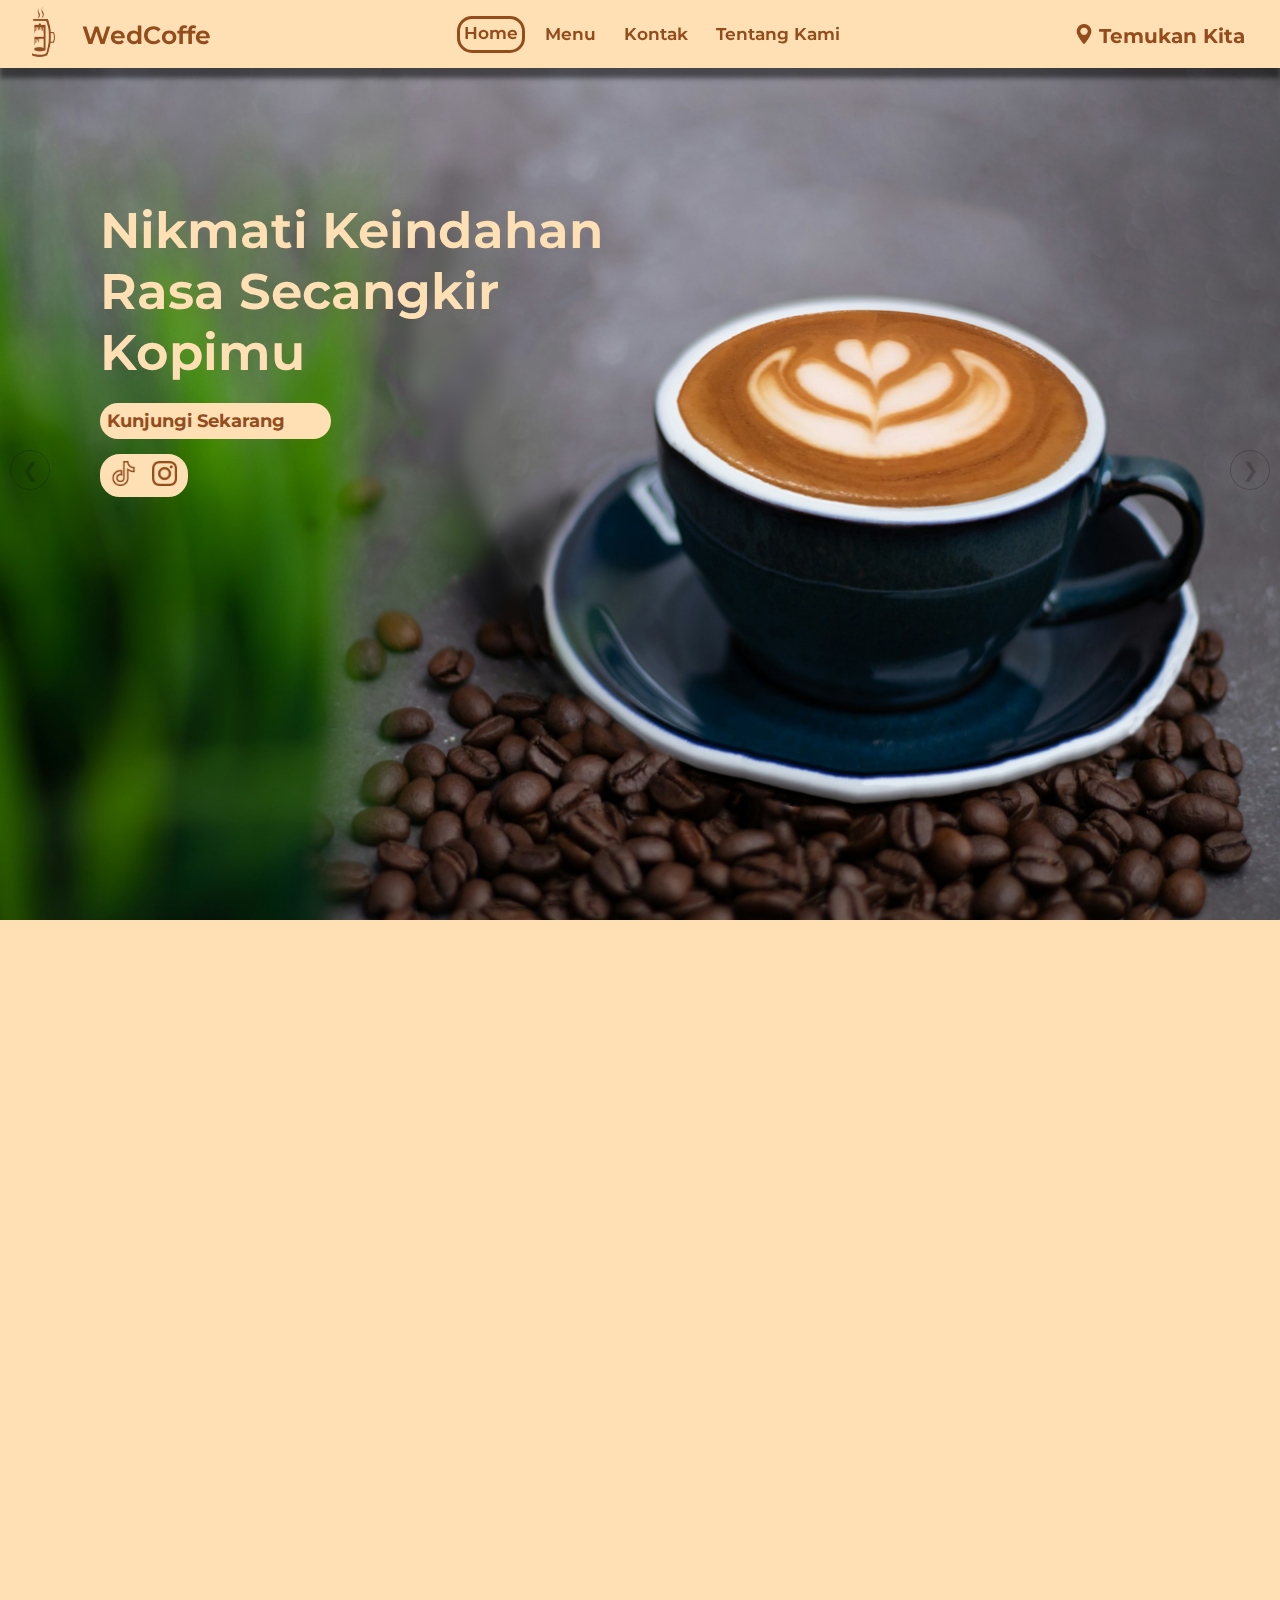
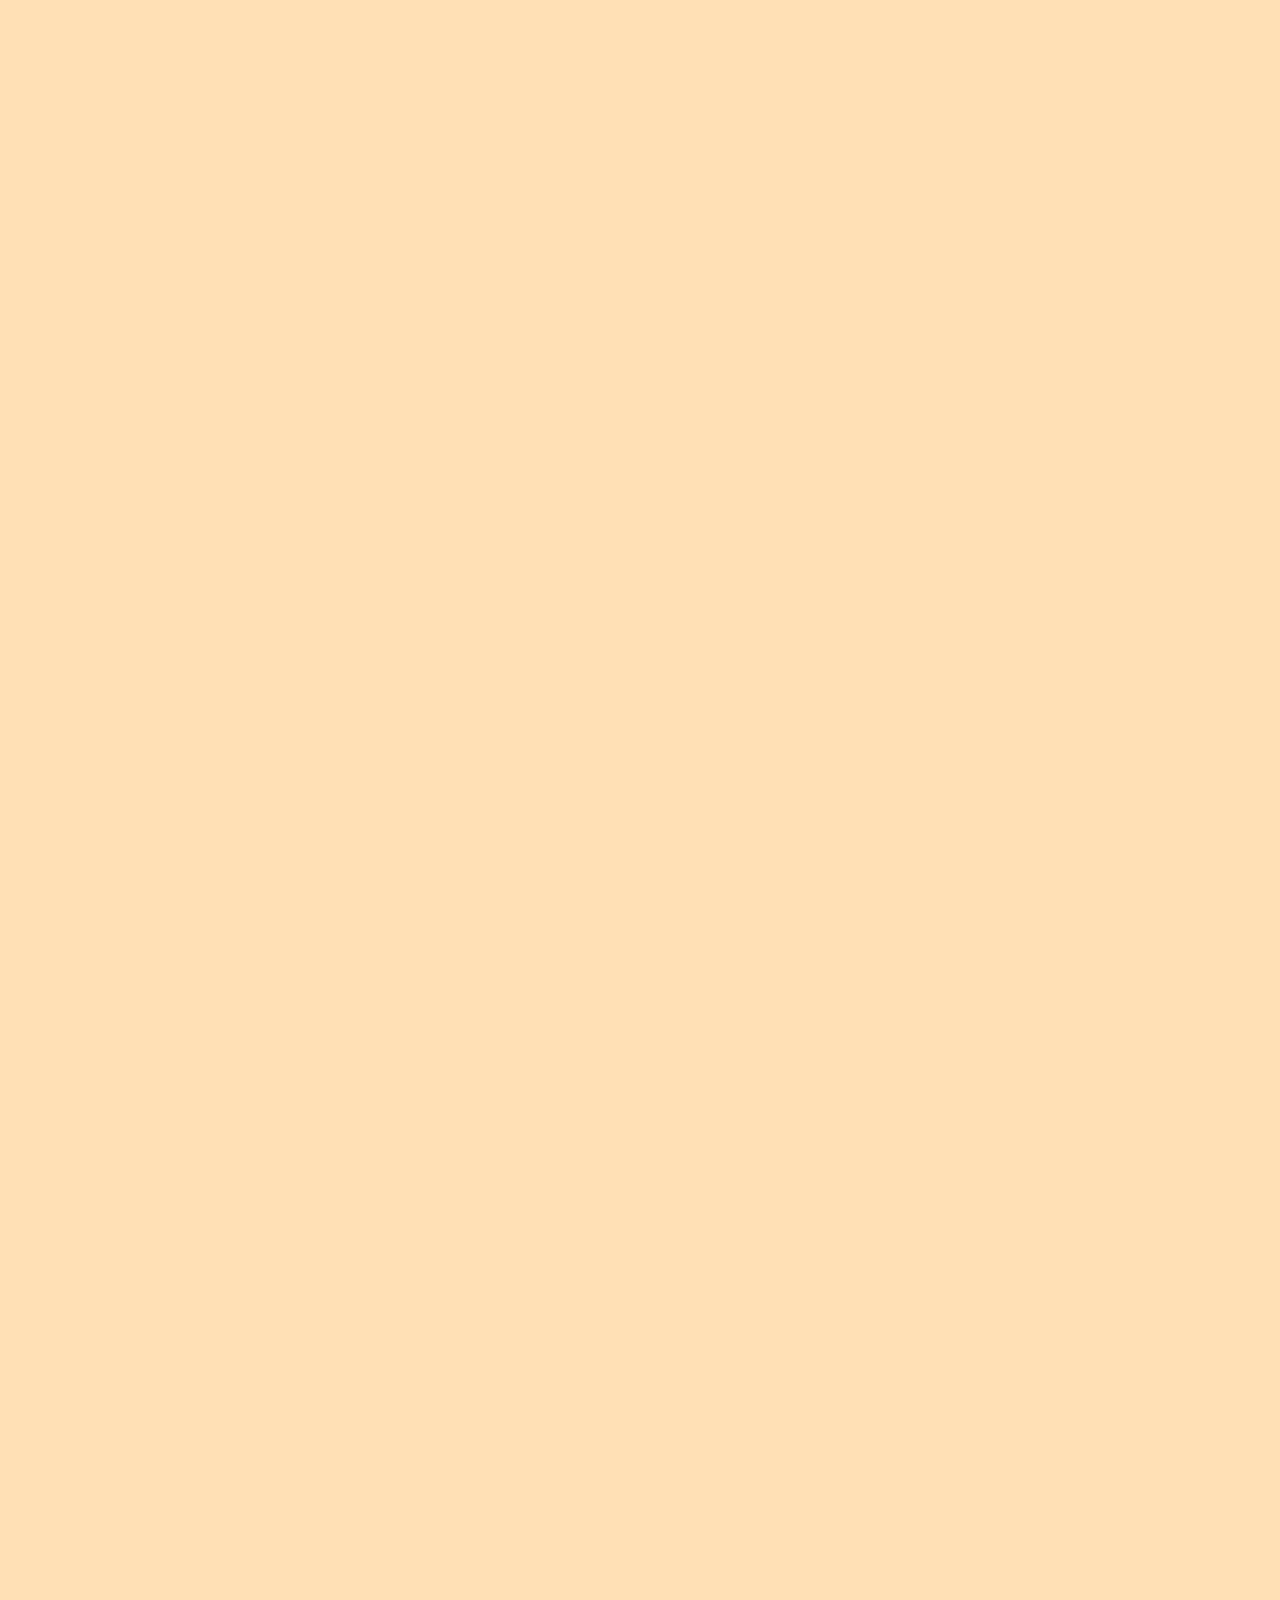
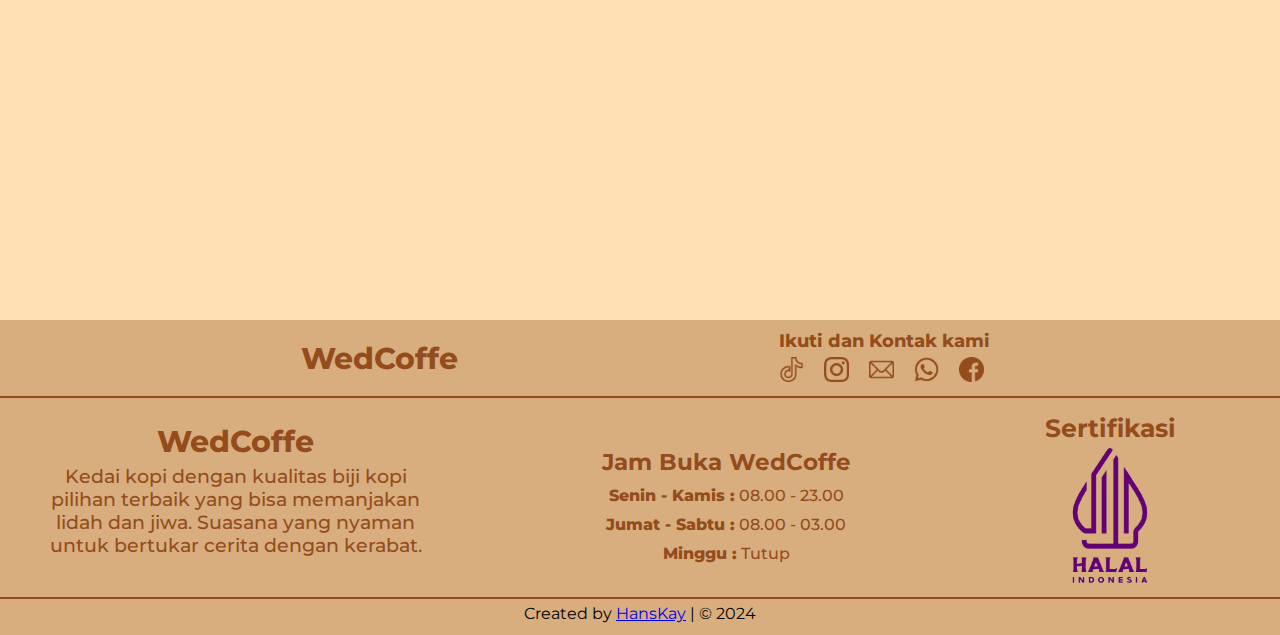
==== commit f0ece878: "update" ====
--- a/index.html
+++ b/index.html
@@ -19,6 +19,7 @@
       rel="stylesheet"
     />
     <!-- Css -->
+    <link rel="stylesheet" href="https://unpkg.com/aos@next/dist/aos.css" />
     <link rel="stylesheet" href="style.css" />
   </head>
   <body>
@@ -149,10 +150,12 @@
 
     <!-- SubHer Start -->
     <div class="kategori">
-      <div class="subkat">
-        <h1>Menu Kita</h1>
-        <hr />
-        <div class="menu2">
+      <div  class="subkat">
+        <div data-aos="fade-down" data-aos-duration="1000">
+          <h1 >Menu Kita</h1>
+          <hr/>
+        </div>
+        <div data-aos="fade-up" data-aos-anchor-placement="bottom-bottom" data-aos-duration="1000" class="menu2">
           <div class="menu-list">
             <img src="asset/Coffe.png" />
             <h3>Coffe</h3>
@@ -166,10 +169,12 @@
             <h3>Non-Coffe</h3>
           </div>
         </div>
-        <h1 id="coffe">Coffe</h1>
-        <hr />
+        <div data-aos="fade-down" data-aos-duration="1000" >
+          <h1 id="coffe">Coffe</h1>
+          <hr />
+        </div>
         <div class="menu-con">
-          <div class="menu-cof">
+          <div data-aos="fade-right" data-aos-duration="800"  class="menu-cof">
             <a href="#">
               <img src="asset/Espresso.png" class="cf" />
               <h3>Espresso</h3>
@@ -182,7 +187,7 @@
               </div>
             </a>
           </div>
-          <div class="menu-cof">
+          <div data-aos="fade-right" data-aos-duration="1000"  class="menu-cof">
             <a href="#">
               <img src="asset/americano.png" class="ca" />
               <h3>Americano</h3>
@@ -195,7 +200,7 @@
               </div>
             </a>
           </div>
-          <div class="menu-cof">
+          <div  data-aos="fade-right" data-aos-duration="1200" class="menu-cof">
             <a href="#">
               <img src="asset//Latte.png" class="cl" />
               <h3>Latte</h3>
@@ -211,7 +216,7 @@
               </div>
             </a>
           </div>
-          <div class="menu-cof">
+          <div  data-aos="fade-right" data-aos-duration="1400" class="menu-cof">
             <a href="#">
               <img src="asset/LatteCr.png" class="cw" />
               <h3>Latte with cream</h3>
@@ -224,7 +229,7 @@
               </div>
             </a>
           </div>
-          <div class="menu-cof">
+          <div  data-aos="fade-right" data-aos-duration="1600" class="menu-cof">
             <a href="#">
               <img src="asset/Machiato.png" class="cm" />
               <h3>Caramel Machiato</h3>
@@ -240,7 +245,7 @@
               </div>
             </a>
           </div>
-          <div class="menu-cof">
+          <div  data-aos="fade-right" data-aos-duration="1800" class="menu-cof">
             <a href="#">
               <img src="asset/Frappe.png" class="cp" />
               <h3>Frappe</h3>
@@ -257,10 +262,12 @@
             </a>
           </div>
         </div>
-        <h1 id="dessert">Dessert</h1>
-        <hr />
+        <div data-aos="fade-down" data-aos-duration="1000">
+          <h1 id="dessert">Dessert</h1>
+          <hr />
+        </div>
         <div class="menu-con">
-          <div class="menu-des">
+          <div  data-aos="fade-right" data-aos-duration="600" class="menu-des">
             <a href="#">
               <img src="asset/wafles.png" class="dw" />
               <h3>Waffles</h3>
@@ -276,7 +283,7 @@
               </div>
             </a>
           </div>
-          <div class="menu-des">
+          <div  data-aos="fade-right" data-aos-duration="800" class="menu-des">
             <a href="#">
               <img src="asset/CakeMat.png" class="dm" />
               <h3>Matcha Cupcake</h3>
@@ -289,7 +296,7 @@
               </div>
             </a>
           </div>
-          <div class="menu-des">
+          <div  data-aos="fade-right" data-aos-duration="1000" class="menu-des">
             <a href="#">
               <img src="asset/Tiramisu.png" class="dt" />
               <h3>Tiramisu Cup</h3>
@@ -305,7 +312,7 @@
               </div>
             </a>
           </div>
-          <div class="menu-des">
+          <div  data-aos="fade-right" data-aos-duration="1200" class="menu-des">
             <a href="#">
               <img src="asset/Pancake.png" class="dc" />
               <h3>Pancake</h3>
@@ -321,7 +328,7 @@
               </div>
             </a>
           </div>
-          <div class="menu-des-cake">
+          <div  data-aos="fade-right" data-aos-duration="1400" class="menu-des-cake">
             <a href="#">
               <img src="asset/CakeStrawberry.png" class="dt" />
               <h3>Strawberry Cake</h3>
@@ -334,7 +341,7 @@
               </div>
             </a>
           </div>
-          <div class="menu-des">
+          <div  data-aos="fade-right" data-aos-duration="1600" class="menu-des">
             <a href="#">
               <img src="asset/Pudbraw.png" class="dp" />
               <h3>Strawberry Pudding</h3>
@@ -348,10 +355,12 @@
             </a>
           </div>
         </div>
-        <h1 id="non">Non-Coffe</h1>
-        <hr />
+        <div data-aos="fade-down" data-aos-duration="1000">
+          <h1 id="non">Non-Coffe</h1>
+          <hr />
+        </div>
         <div class="menu-con2">
-          <div class="menu-non">
+          <div data-aos="fade-right" data-aos-duration="800" class="menu-non">
             <a href="#">
               <img src="asset/Redval.png" class="nr" />
               <h3>Red Velvet</h3>
@@ -367,7 +376,7 @@
               </div>
             </a>
           </div>
-          <div class="menu-non">
+          <div data-aos="fade-right" data-aos-duration="1000" class="menu-non">
             <a href="#">
               <img src="asset/Yamang.png" class="ny" />
               <h3>Manggo Yakult</h3>
@@ -380,7 +389,7 @@
               </div>
             </a>
           </div>
-          <div class="menu-non">
+          <div data-aos="fade-right" data-aos-duration="1200" class="menu-non">
             <a href="#">
               <img src="asset/banCo.png" class="nb" />
               <h3>Banana Choco</h3>
@@ -394,9 +403,11 @@
             </a>
           </div>
         </div>
-        <h1>Kenapa pilih Kita?</h1>
-        <hr />
-        <div class="unggulan">
+        <div data-aos="fade-down">
+          <h1>Kenapa pilih Kita?</h1>
+          <hr />
+        </div>
+        <div data-aos="fade-up" data-aos-anchor-placement="top-bottom" data-aos-duration="1100" class="unggulan">
           <div class="unggul">
             <img src="asset/Coffe.png" />
             <h5>Aroma Kopi yang <br />Sedap</h5>
@@ -414,9 +425,11 @@
             <h5>Kesegaran Minuman <br />yang Nikmat</h5>
           </div>
         </div>
-        <h1 id="about">Tentang Kami</h1>
-        <hr />
-        <div class="swap-ten">
+        <div data-aos="fade-down" data-aos-duration="1000">
+          <h1 id="about">Tentang Kami</h1>
+          <hr />
+        </div>
+        <div data-aos="fade-up" data-aos-anchor-placement="top-bottom" data-aos-duration="1100" class="swap-ten">
           <div class="con-ten">
             <p>
               WedCoffe sebuah perusahaan lokal <br />yang mengangkat tema kedai
@@ -437,37 +450,39 @@
             </div>
           </div>
         </div>
-        <h1 id="contact">Kontak Kami</h1>
-        <hr />
+        <div data-aos="fade-down" data-aos-duration="1000">
+          <h1 id="contact">Kontak Kami</h1>
+          <hr />
+        </div>
         <div class="swap-sos">
-          <div class="con-sos">
+          <div data-aos="fade-right" data-aos-duration="800" class="con-sos">
             <img src="sosial/instagram2.png" />
             <div class="overlay">
-              <a href="" class="more">Instagram.com</a>
-            </div>
-          </div>
-          <div class="con-sos">
+              <a href="" class="more">Instagram</a>
+            </div>
+          </div>
+          <div data-aos="fade-right" data-aos-duration="1000" class="con-sos">
             <img src="sosial/tik-tok.png" />
             <div class="overlay">
-              <a href="" class="more">Instagram.com</a>
-            </div>
-          </div>
-          <div class="con-sos">
+              <a href="" class="more">Tiktok</a>
+            </div>
+          </div>
+          <div data-aos="fade-right" data-aos-duration="1200" class="con-sos">
             <img src="sosial/mail.png" />
             <div class="overlay">
-              <a href="" class="more">Instagram.com</a>
-            </div>
-          </div>
-          <div class="con-sos">
+              <a href="" class="more">Email</a>
+            </div>
+          </div>
+          <div data-aos="fade-right" data-aos-duration="1400" class="con-sos">
             <img src="sosial/whatsapp2.png" />
             <div class="overlay">
-              <a href="" class="more">Instagram.com</a>
-            </div>
-          </div>
-          <div class="con-sos">
+              <a href="" class="more">whatsapp</a>
+            </div>
+          </div>
+          <div data-aos="fade-right" data-aos-duration="1600" class="con-sos">
             <img src="sosial/facebook.png" />
             <div class="overlay">
-              <a href="" class="more">Instagram.com</a>
+              <a href="" class="more">Facebook</a>
             </div>
           </div>
         </div>
@@ -530,5 +545,9 @@
     </footer>
     <!-- FootEnd -->
     <script src="script.js"></script>
+    <script src="https://unpkg.com/aos@next/dist/aos.js"></script>
+    <script>
+      AOS.init();
+    </script>
   </body>
 </html>
